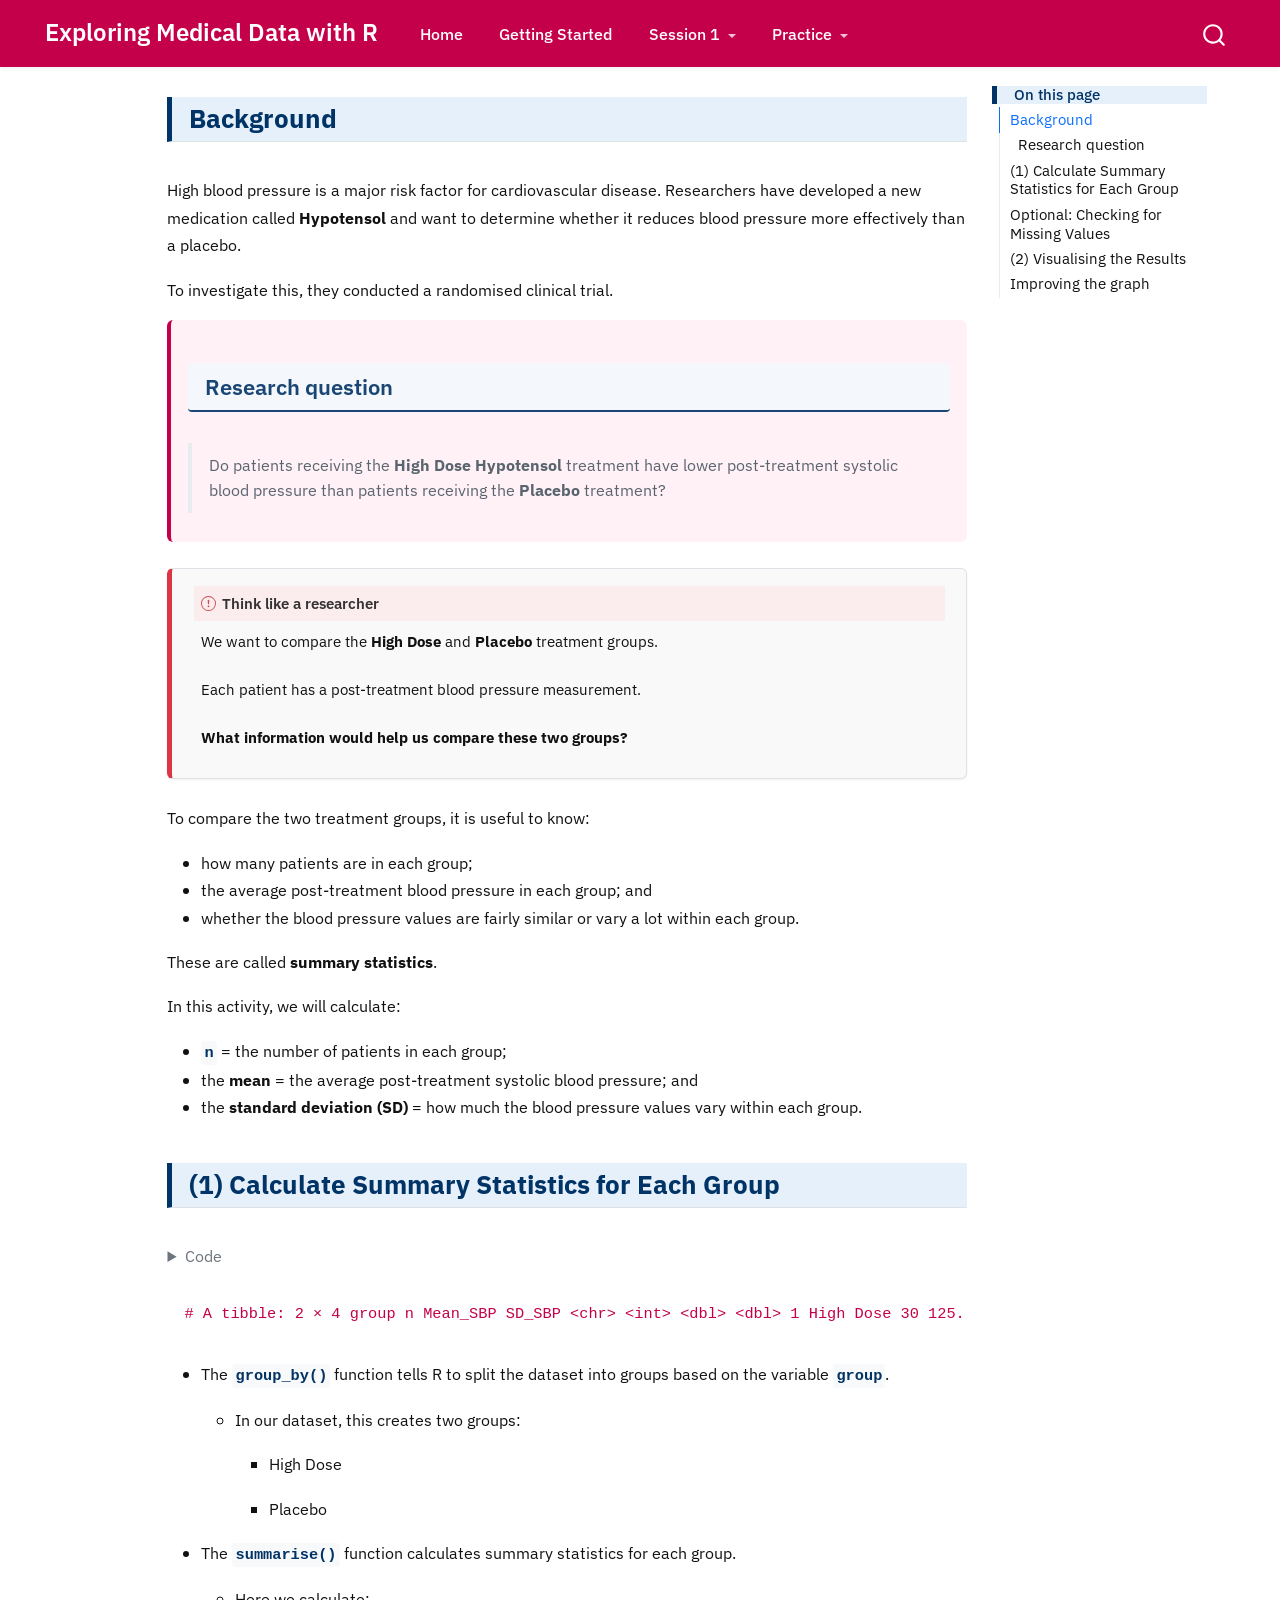
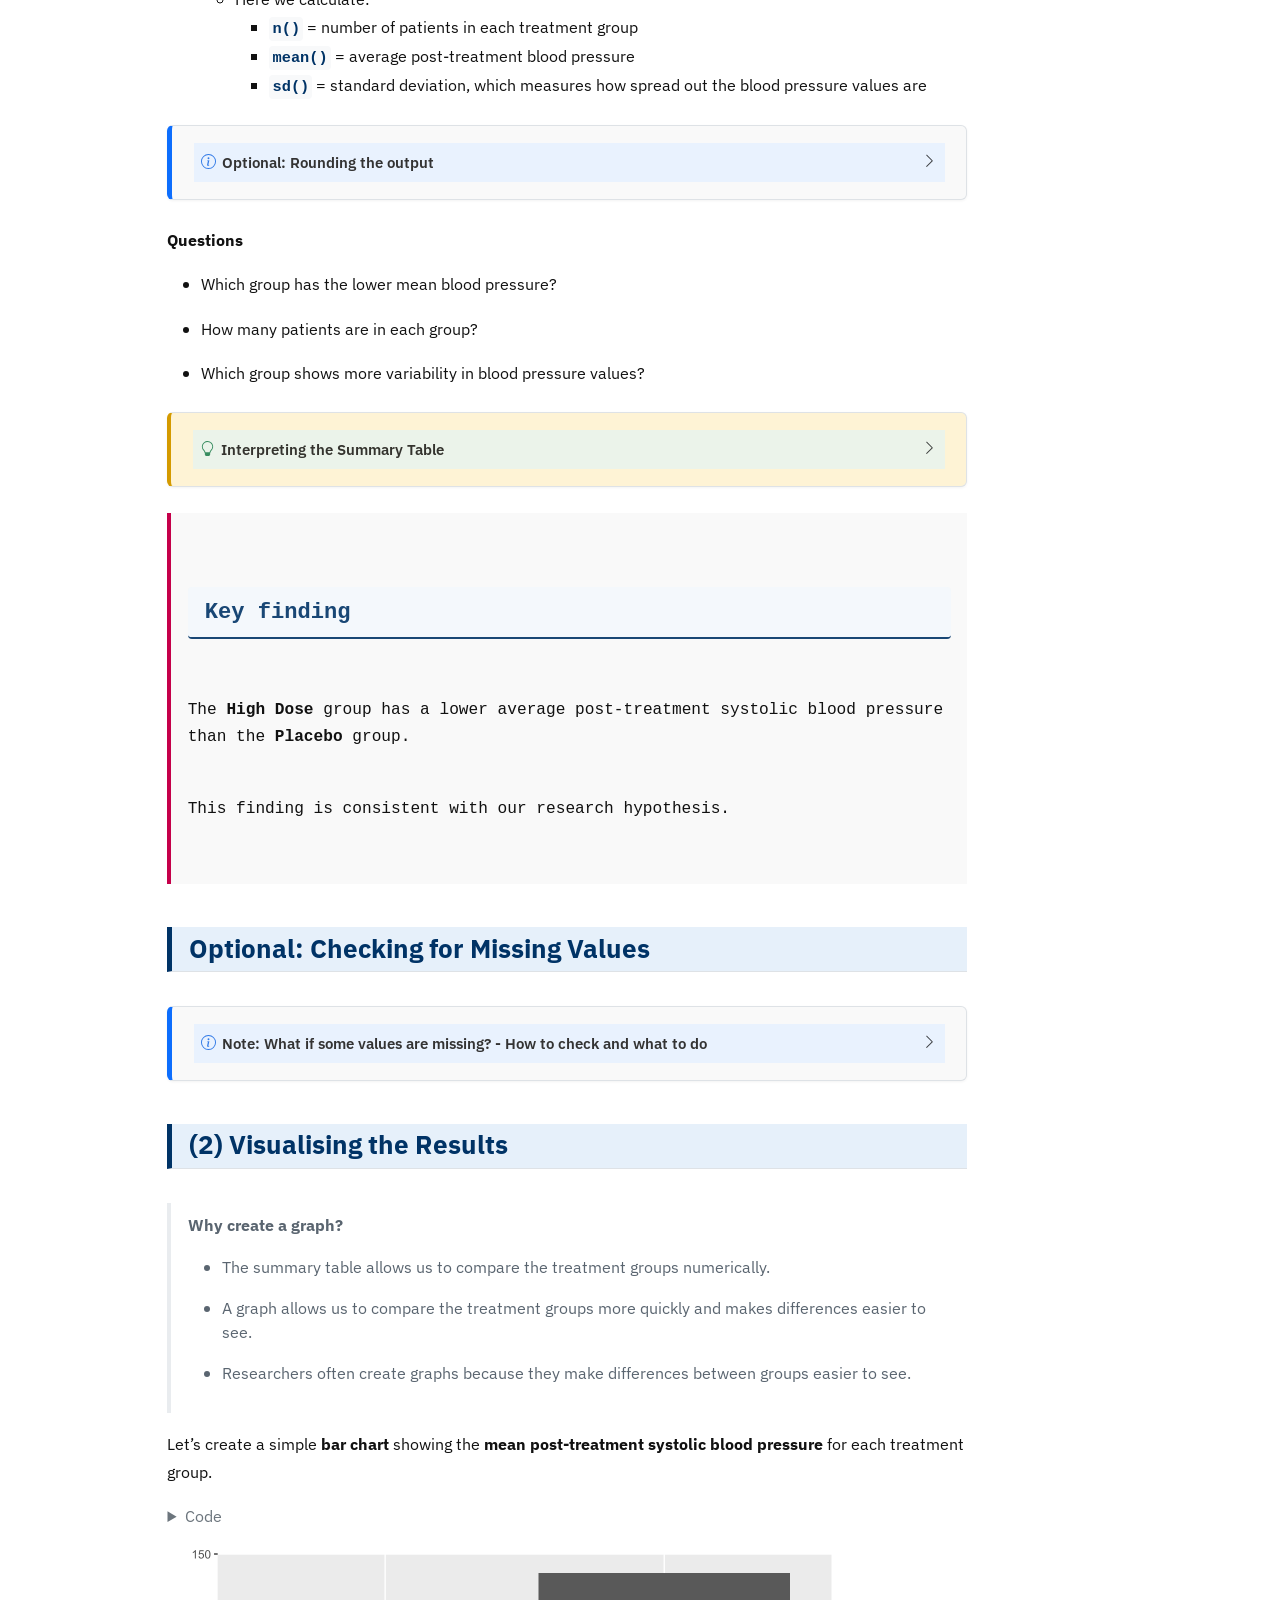
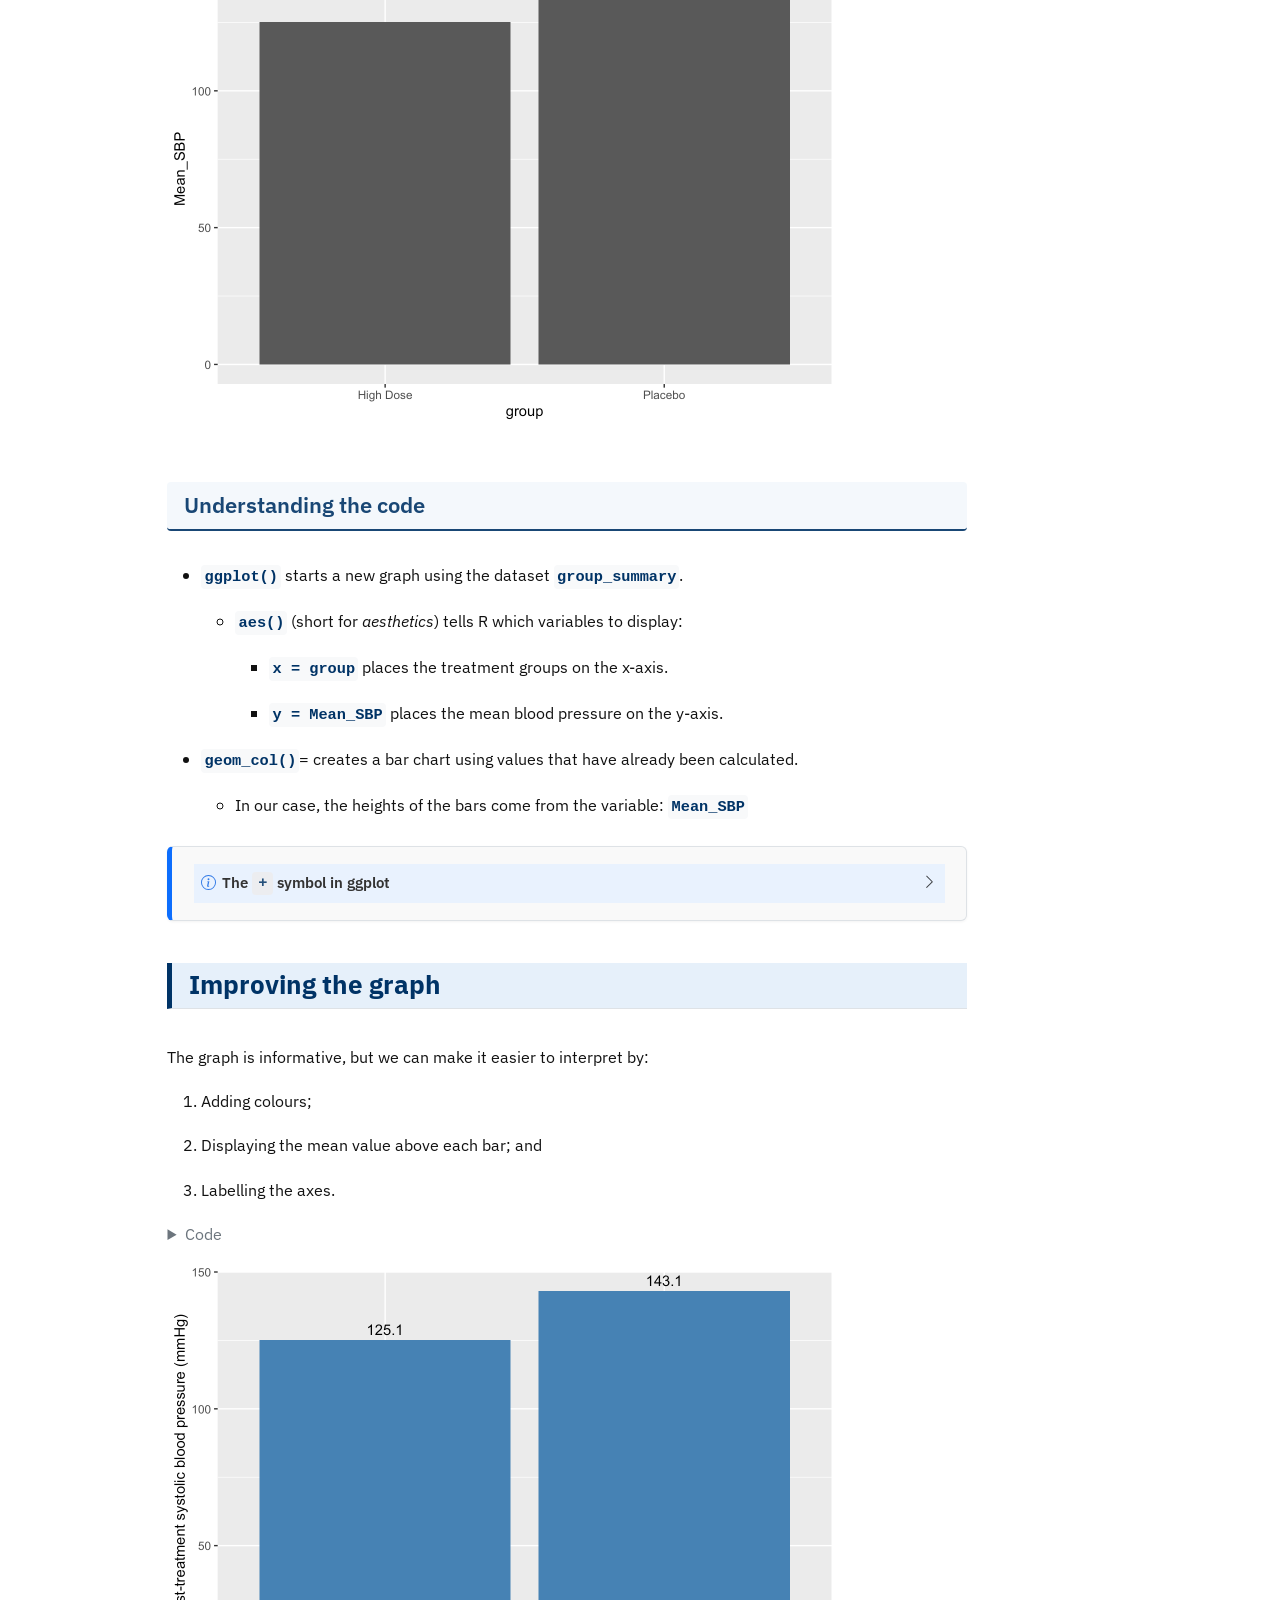
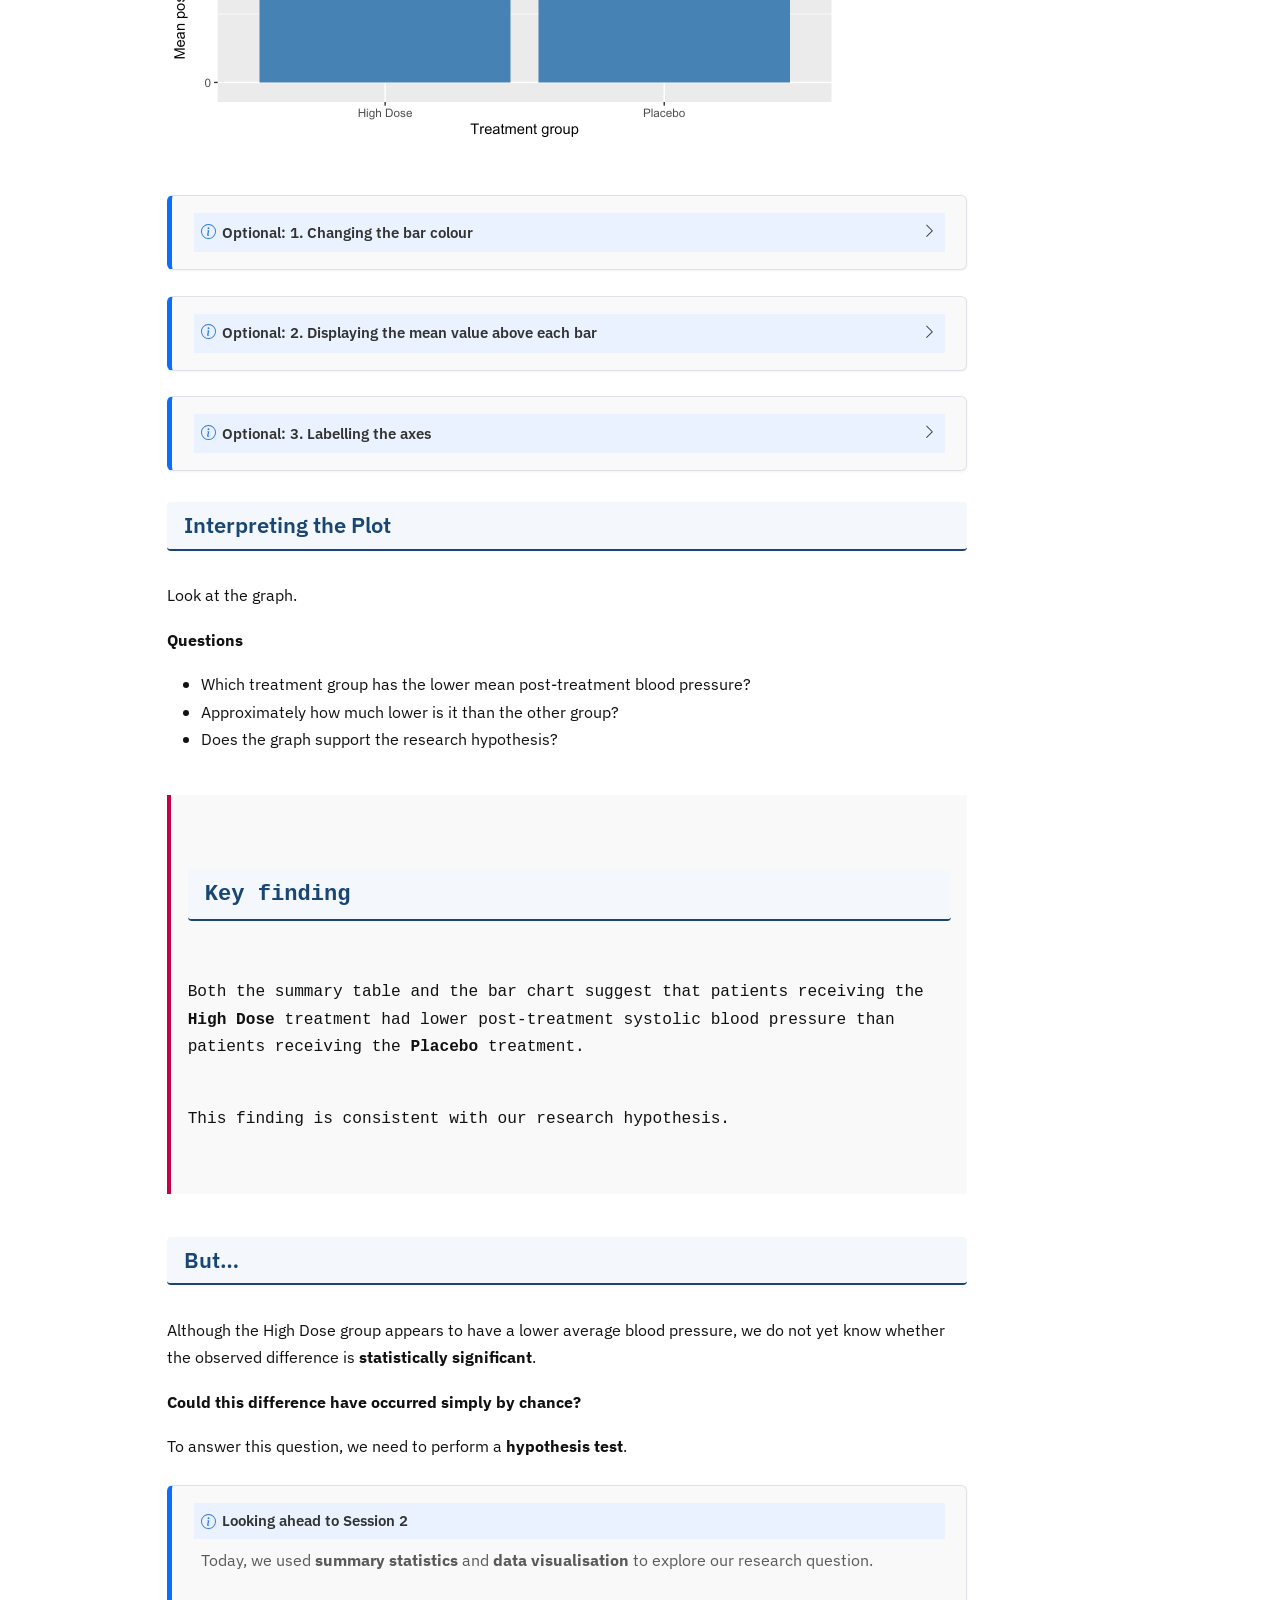
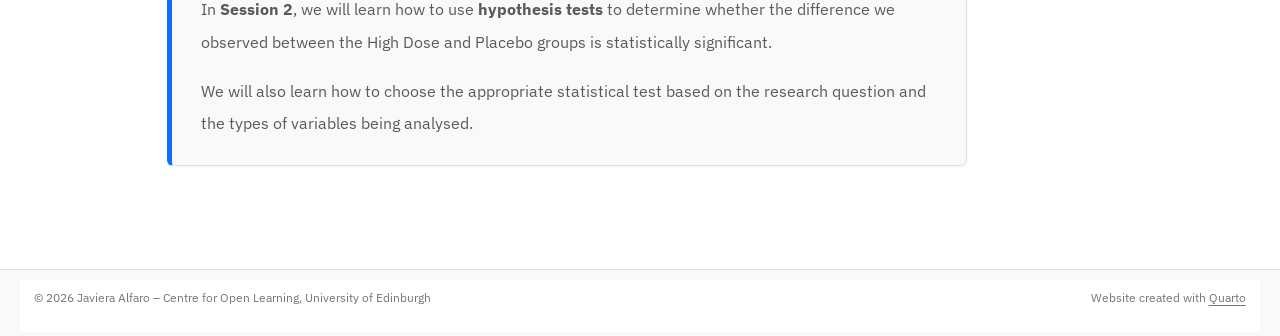
==== docs/Clinical_trial_summary.html @ c187ffc4 "Publish Summer School website" ====
<!DOCTYPE html>
<html xmlns="http://www.w3.org/1999/xhtml" lang="en" xml:lang="en"><head>

<meta charset="utf-8">
<meta name="generator" content="quarto-1.7.29">

<meta name="viewport" content="width=device-width, initial-scale=1.0, user-scalable=yes">


<title>Exploring a Clinical Trial Dataset – Exploring Medical Data with R</title>
<style>
code{white-space: pre-wrap;}
span.smallcaps{font-variant: small-caps;}
div.columns{display: flex; gap: min(4vw, 1.5em);}
div.column{flex: auto; overflow-x: auto;}
div.hanging-indent{margin-left: 1.5em; text-indent: -1.5em;}
ul.task-list{list-style: none;}
ul.task-list li input[type="checkbox"] {
  width: 0.8em;
  margin: 0 0.8em 0.2em -1em; /* quarto-specific, see https://github.com/quarto-dev/quarto-cli/issues/4556 */ 
  vertical-align: middle;
}
/* CSS for syntax highlighting */
html { -webkit-text-size-adjust: 100%; }
pre > code.sourceCode { white-space: pre; position: relative; }
pre > code.sourceCode > span { display: inline-block; line-height: 1.25; }
pre > code.sourceCode > span:empty { height: 1.2em; }
.sourceCode { overflow: visible; }
code.sourceCode > span { color: inherit; text-decoration: inherit; }
div.sourceCode { margin: 1em 0; }
pre.sourceCode { margin: 0; }
@media screen {
div.sourceCode { overflow: auto; }
}
@media print {
pre > code.sourceCode { white-space: pre-wrap; }
pre > code.sourceCode > span { text-indent: -5em; padding-left: 5em; }
}
pre.numberSource code
  { counter-reset: source-line 0; }
pre.numberSource code > span
  { position: relative; left: -4em; counter-increment: source-line; }
pre.numberSource code > span > a:first-child::before
  { content: counter(source-line);
    position: relative; left: -1em; text-align: right; vertical-align: baseline;
    border: none; display: inline-block;
    -webkit-touch-callout: none; -webkit-user-select: none;
    -khtml-user-select: none; -moz-user-select: none;
    -ms-user-select: none; user-select: none;
    padding: 0 4px; width: 4em;
  }
pre.numberSource { margin-left: 3em;  padding-left: 4px; }
div.sourceCode
  {   }
@media screen {
pre > code.sourceCode > span > a:first-child::before { text-decoration: underline; }
}
</style>


<script src="site_libs/quarto-nav/quarto-nav.js"></script>
<script src="site_libs/clipboard/clipboard.min.js"></script>
<script src="site_libs/quarto-search/autocomplete.umd.js"></script>
<script src="site_libs/quarto-search/fuse.min.js"></script>
<script src="site_libs/quarto-search/quarto-search.js"></script>
<meta name="quarto:offset" content="./">
<script src="site_libs/quarto-html/quarto.js" type="module"></script>
<script src="site_libs/quarto-html/tabsets/tabsets.js" type="module"></script>
<script src="site_libs/quarto-html/popper.min.js"></script>
<script src="site_libs/quarto-html/tippy.umd.min.js"></script>
<script src="site_libs/quarto-html/anchor.min.js"></script>
<link href="site_libs/quarto-html/tippy.css" rel="stylesheet">
<link href="site_libs/quarto-html/quarto-syntax-highlighting-0815c480559380816a4d1ea211a47e91.css" rel="stylesheet" id="quarto-text-highlighting-styles">
<script src="site_libs/bootstrap/bootstrap.min.js"></script>
<link href="site_libs/bootstrap/bootstrap-icons.css" rel="stylesheet">
<link href="site_libs/bootstrap/bootstrap-e47d50400b1455186ae4c97c77aa5668.min.css" rel="stylesheet" append-hash="true" id="quarto-bootstrap" data-mode="light">
<script id="quarto-search-options" type="application/json">{
  "location": "navbar",
  "copy-button": false,
  "collapse-after": 3,
  "panel-placement": "end",
  "type": "overlay",
  "limit": 50,
  "keyboard-shortcut": [
    "f",
    "/",
    "s"
  ],
  "show-item-context": false,
  "language": {
    "search-no-results-text": "No results",
    "search-matching-documents-text": "matching documents",
    "search-copy-link-title": "Copy link to search",
    "search-hide-matches-text": "Hide additional matches",
    "search-more-match-text": "more match in this document",
    "search-more-matches-text": "more matches in this document",
    "search-clear-button-title": "Clear",
    "search-text-placeholder": "",
    "search-detached-cancel-button-title": "Cancel",
    "search-submit-button-title": "Submit",
    "search-label": "Search"
  }
}</script>


<link rel="stylesheet" href="styles.css">
</head>

<body class="nav-fixed quarto-light">

<div id="quarto-search-results"></div>
  <header id="quarto-header" class="headroom fixed-top">
    <nav class="navbar navbar-expand-lg " data-bs-theme="dark">
      <div class="navbar-container container-fluid">
      <div class="navbar-brand-container mx-auto">
    <a class="navbar-brand" href="./index.html">
    <span class="navbar-title">Exploring Medical Data with R</span>
    </a>
  </div>
            <div id="quarto-search" class="" title="Search"></div>
          <button class="navbar-toggler" type="button" data-bs-toggle="collapse" data-bs-target="#navbarCollapse" aria-controls="navbarCollapse" role="menu" aria-expanded="false" aria-label="Toggle navigation" onclick="if (window.quartoToggleHeadroom) { window.quartoToggleHeadroom(); }">
  <span class="navbar-toggler-icon"></span>
</button>
          <div class="collapse navbar-collapse" id="navbarCollapse">
            <ul class="navbar-nav navbar-nav-scroll me-auto">
  <li class="nav-item">
    <a class="nav-link" href="./index.html"> 
<span class="menu-text">Home</span></a>
  </li>  
  <li class="nav-item">
    <a class="nav-link" href="./Getting_started_with_RStudio.html"> 
<span class="menu-text">Getting Started</span></a>
  </li>  
  <li class="nav-item dropdown ">
    <a class="nav-link dropdown-toggle" href="#" id="nav-menu-session-1" role="link" data-bs-toggle="dropdown" aria-expanded="false">
 <span class="menu-text">Session 1</span>
    </a>
    <ul class="dropdown-menu" aria-labelledby="nav-menu-session-1">    
        <li>
    <a class="dropdown-item" href="./Exploring_a_Clinical_Trial_Dataset.html">
 <span class="dropdown-text">Exploring a Clinical Trial Dataset</span></a>
  </li>  
        <li>
    <a class="dropdown-item" href="./Clinical_trial_summary.html">
 <span class="dropdown-text">Summary Statistics and Visualisation</span></a>
  </li>  
    </ul>
  </li>
  <li class="nav-item dropdown ">
    <a class="nav-link dropdown-toggle" href="#" id="nav-menu-practice" role="link" data-bs-toggle="dropdown" aria-expanded="false">
 <span class="menu-text">Practice</span>
    </a>
    <ul class="dropdown-menu" aria-labelledby="nav-menu-practice">    
        <li>
    <a class="dropdown-item" href="./student-templates/Session1_student_template_Clinical_Trial.Rmd">
 <span class="dropdown-text">Day 1 Student Template</span></a>
  </li>  
        <li>
    <a class="dropdown-item" href="./student-templates/Session1_do_it_yourself.Rmd">
 <span class="dropdown-text">Independent Practice</span></a>
  </li>  
    </ul>
  </li>
</ul>
          </div> <!-- /navcollapse -->
            <div class="quarto-navbar-tools">
</div>
      </div> <!-- /container-fluid -->
    </nav>
</header>
<!-- content -->
<div id="quarto-content" class="quarto-container page-columns page-rows-contents page-layout-article page-navbar">
<!-- sidebar -->
<!-- margin-sidebar -->
    <div id="quarto-margin-sidebar" class="sidebar margin-sidebar">
        <nav id="TOC" role="doc-toc" class="toc-active">
    <h2 id="toc-title">On this page</h2>
   
  <ul>
  <li><a href="#background" id="toc-background" class="nav-link active" data-scroll-target="#background">Background</a>
  <ul class="collapse">
  <li><a href="#research-question" id="toc-research-question" class="nav-link" data-scroll-target="#research-question">Research question</a></li>
  </ul></li>
  <li><a href="#calculate-summary-statistics-for-each-group" id="toc-calculate-summary-statistics-for-each-group" class="nav-link" data-scroll-target="#calculate-summary-statistics-for-each-group">(1) Calculate Summary Statistics for Each Group</a>
  <ul class="collapse">
  <li><a href="#key-finding" id="toc-key-finding" class="nav-link" data-scroll-target="#key-finding">Key finding</a></li>
  </ul></li>
  <li><a href="#optional-checking-for-missing-values" id="toc-optional-checking-for-missing-values" class="nav-link" data-scroll-target="#optional-checking-for-missing-values">Optional: Checking for Missing Values</a></li>
  <li><a href="#visualising-the-results" id="toc-visualising-the-results" class="nav-link" data-scroll-target="#visualising-the-results">(2) Visualising the Results</a>
  <ul class="collapse">
  <li><a href="#understanding-the-code" id="toc-understanding-the-code" class="nav-link" data-scroll-target="#understanding-the-code">Understanding the code</a></li>
  </ul></li>
  <li><a href="#improving-the-graph" id="toc-improving-the-graph" class="nav-link" data-scroll-target="#improving-the-graph">Improving the graph</a>
  <ul class="collapse">
  <li><a href="#interpreting-the-plot" id="toc-interpreting-the-plot" class="nav-link" data-scroll-target="#interpreting-the-plot">Interpreting the Plot</a></li>
  <li><a href="#key-finding-1" id="toc-key-finding-1" class="nav-link" data-scroll-target="#key-finding-1">Key finding</a></li>
  <li><a href="#but" id="toc-but" class="nav-link" data-scroll-target="#but">But…</a></li>
  </ul></li>
  </ul>
</nav>
    </div>
<!-- main -->
<main class="content" id="quarto-document-content">

<header id="title-block-header" class="quarto-title-block default">
<div class="quarto-title">
<h1 class="title">Exploring a Clinical Trial Dataset</h1>
<p class="subtitle lead">Session 1: Summary Statistics and Visualisation</p>
</div>



<div class="quarto-title-meta">

    
  
    
  </div>
  


</header>


<section id="background" class="level2">
<h2 class="anchored" data-anchor-id="background">Background</h2>
<p>High blood pressure is a major risk factor for cardiovascular disease. Researchers have developed a new medication called <strong>Hypotensol</strong> and want to determine whether it reduces blood pressure more effectively than a placebo.</p>
<p>To investigate this, they conducted a randomised clinical trial.</p>
<section id="research-question" class="level3 highlight">
<h3 class="anchored" data-anchor-id="research-question">Research question</h3>
<blockquote class="blockquote">
<p>Do patients receiving the <strong>High Dose Hypotensol</strong> treatment have lower post-treatment systolic blood pressure than patients receiving the <strong>Placebo</strong> treatment?</p>
</blockquote>
</section>
<div class="callout callout-style-default callout-important callout-titled">
<div class="callout-header d-flex align-content-center">
<div class="callout-icon-container">
<i class="callout-icon"></i>
</div>
<div class="callout-title-container flex-fill">
Think like a researcher
</div>
</div>
<div class="callout-body-container callout-body">
<p>We want to compare the <strong>High Dose</strong> and <strong>Placebo</strong> treatment groups.</p>
<p>Each patient has a post-treatment blood pressure measurement.</p>
<p><strong>What information would help us compare these two groups?</strong></p>
</div>
</div>
<p>To compare the two treatment groups, it is useful to know:</p>
<ul>
<li>how many patients are in each group;</li>
<li>the average post-treatment blood pressure in each group; and</li>
<li>whether the blood pressure values are fairly similar or vary a lot within each group.</li>
</ul>
<p>These are called <strong>summary statistics</strong>.</p>
<p>In this activity, we will calculate:</p>
<ul>
<li><strong><code>n</code></strong> = the number of patients in each group;</li>
<li>the <strong>mean</strong> = the average post-treatment systolic blood pressure; and</li>
<li>the <strong>standard deviation (SD)</strong> = how much the blood pressure values vary within each group.</li>
</ul>
</section>
<section id="calculate-summary-statistics-for-each-group" class="level2">
<h2 class="anchored" data-anchor-id="calculate-summary-statistics-for-each-group">(1) Calculate Summary Statistics for Each Group</h2>
<div class="cell">
<details class="code-fold">
<summary>Code</summary>
<div class="sourceCode cell-code" id="cb1"><pre class="sourceCode r code-with-copy"><code class="sourceCode r"><span id="cb1-1"><a href="#cb1-1" aria-hidden="true" tabindex="-1"></a>group_summary <span class="ot">&lt;-</span> bp_data <span class="sc">|&gt;</span></span>
<span id="cb1-2"><a href="#cb1-2" aria-hidden="true" tabindex="-1"></a>  <span class="fu">group_by</span>(group) <span class="sc">|&gt;</span></span>
<span id="cb1-3"><a href="#cb1-3" aria-hidden="true" tabindex="-1"></a>  <span class="fu">summarise</span>(</span>
<span id="cb1-4"><a href="#cb1-4" aria-hidden="true" tabindex="-1"></a>    <span class="at">n =</span> <span class="fu">n</span>(),</span>
<span id="cb1-5"><a href="#cb1-5" aria-hidden="true" tabindex="-1"></a>    <span class="at">Mean_SBP =</span> <span class="fu">mean</span>(sbp_post),</span>
<span id="cb1-6"><a href="#cb1-6" aria-hidden="true" tabindex="-1"></a>    <span class="at">SD_SBP =</span> <span class="fu">sd</span>(sbp_post)</span>
<span id="cb1-7"><a href="#cb1-7" aria-hidden="true" tabindex="-1"></a>  )</span>
<span id="cb1-8"><a href="#cb1-8" aria-hidden="true" tabindex="-1"></a></span>
<span id="cb1-9"><a href="#cb1-9" aria-hidden="true" tabindex="-1"></a>group_summary</span></code><button title="Copy to Clipboard" class="code-copy-button"><i class="bi"></i></button></pre></div>
</details>
<div class="cell-output cell-output-stdout">
<pre><code># A tibble: 2 × 4
  group         n Mean_SBP SD_SBP
  &lt;chr&gt;     &lt;int&gt;    &lt;dbl&gt;  &lt;dbl&gt;
1 High Dose    30     125.   9.93
2 Placebo      30     143.   8.99</code></pre>
</div>
</div>
<ul>
<li><p>The <code>group_by()</code> function tells R to split the dataset into groups based on the variable <code>group</code>.</p>
<ul>
<li><p>In our dataset, this creates two groups:</p>
<ul>
<li><p>High Dose</p></li>
<li><p>Placebo</p></li>
</ul></li>
</ul></li>
<li><p>The <code>summarise()</code> function calculates summary statistics for each group.</p>
<ul>
<li>Here we calculate:
<ul>
<li><code>n()</code> = number of patients in each treatment group</li>
<li><code>mean()</code> = average post-treatment blood pressure</li>
<li><code>sd()</code> = standard deviation, which measures how spread out the blood pressure values are</li>
</ul></li>
</ul></li>
</ul>
<div class="callout callout-style-default callout-note callout-titled">
<div class="callout-header d-flex align-content-center" data-bs-toggle="collapse" data-bs-target=".callout-2-contents" aria-controls="callout-2" aria-expanded="false" aria-label="Toggle callout">
<div class="callout-icon-container">
<i class="callout-icon"></i>
</div>
<div class="callout-title-container flex-fill">
Optional: Rounding the output
</div>
<div class="callout-btn-toggle d-inline-block border-0 py-1 ps-1 pe-0 float-end"><i class="callout-toggle"></i></div>
</div>
<div id="callout-2" class="callout-2-contents callout-collapse collapse">
<div class="callout-body-container callout-body">
<p>By default, R displays several decimal places.</p>
<p>To make the summary table easier to read, we can use the <code>round()</code> function.</p>
<p>For example:</p>
<div class="cell">
<details class="code-fold">
<summary>Code</summary>
<div class="sourceCode cell-code" id="cb3"><pre class="sourceCode r code-with-copy"><code class="sourceCode r"><span id="cb3-1"><a href="#cb3-1" aria-hidden="true" tabindex="-1"></a>group_summary <span class="ot">&lt;-</span> bp_data <span class="sc">|&gt;</span></span>
<span id="cb3-2"><a href="#cb3-2" aria-hidden="true" tabindex="-1"></a>  <span class="fu">group_by</span>(group) <span class="sc">|&gt;</span></span>
<span id="cb3-3"><a href="#cb3-3" aria-hidden="true" tabindex="-1"></a>  <span class="fu">summarise</span>(</span>
<span id="cb3-4"><a href="#cb3-4" aria-hidden="true" tabindex="-1"></a>    <span class="at">n =</span> <span class="fu">n</span>(),</span>
<span id="cb3-5"><a href="#cb3-5" aria-hidden="true" tabindex="-1"></a>    <span class="at">Mean_SBP =</span> <span class="fu">round</span>(<span class="fu">mean</span>(sbp_post), <span class="dv">1</span>),</span>
<span id="cb3-6"><a href="#cb3-6" aria-hidden="true" tabindex="-1"></a>    <span class="at">SD_SBP =</span> <span class="fu">round</span>(<span class="fu">sd</span>(sbp_post), <span class="dv">1</span>)</span>
<span id="cb3-7"><a href="#cb3-7" aria-hidden="true" tabindex="-1"></a>  )</span>
<span id="cb3-8"><a href="#cb3-8" aria-hidden="true" tabindex="-1"></a></span>
<span id="cb3-9"><a href="#cb3-9" aria-hidden="true" tabindex="-1"></a>group_summary</span></code><button title="Copy to Clipboard" class="code-copy-button"><i class="bi"></i></button></pre></div>
</details>
<div class="cell-output cell-output-stdout">
<pre><code># A tibble: 2 × 4
  group         n Mean_SBP SD_SBP
  &lt;chr&gt;     &lt;int&gt;    &lt;dbl&gt;  &lt;dbl&gt;
1 High Dose    30     125.    9.9
2 Placebo      30     143.    9  </code></pre>
</div>
</div>
<p>The <code>round(x, 1)</code> function rounds a number to <strong>one decimal place</strong>.</p>
<p>For example:</p>
<ul>
<li><code>125.12345</code> becomes <code>125.1</code></li>
<li><code>8.6789</code> becomes <code>8.7</code></li>
</ul>
</div>
</div>
</div>
<p><strong>Questions</strong></p>
<ul>
<li><p>Which group has the lower mean blood pressure?</p></li>
<li><p>How many patients are in each group?</p></li>
<li><p>Which group shows more variability in blood pressure values?</p></li>
</ul>
<div class="callout callout-style-default callout-tip callout-titled">
<div class="callout-header d-flex align-content-center" data-bs-toggle="collapse" data-bs-target=".callout-3-contents" aria-controls="callout-3" aria-expanded="false" aria-label="Toggle callout">
<div class="callout-icon-container">
<i class="callout-icon"></i>
</div>
<div class="callout-title-container flex-fill">
Interpreting the Summary Table
</div>
<div class="callout-btn-toggle d-inline-block border-0 py-1 ps-1 pe-0 float-end"><i class="callout-toggle"></i></div>
</div>
<div id="callout-3" class="callout-3-contents callout-collapse collapse">
<div class="callout-body-container callout-body">
<p>The summary table contains three useful pieces of information.</p>
<ul>
<li><p><strong><code>n</code></strong> tells us how many patients are in each treatment group.</p></li>
<li><p><strong><code>Mean_SBP</code></strong> tells us the average post-treatment systolic blood pressure for each group.</p></li>
<li><p><strong><code>SD_SBP</code></strong> (standard deviation) tells us how much the blood pressure values vary within each group. A smaller SD indicates that patients have more similar blood pressure values, whereas a larger SD indicates greater variation.</p></li>
</ul>
</div>
</div>
</div>
<section id="key-finding" class="level3 result-box">
<h3 class="anchored" data-anchor-id="key-finding">Key finding</h3>
<p>The <strong>High Dose</strong> group has a lower average post-treatment systolic blood pressure than the <strong>Placebo</strong> group.</p>
<p>This finding is consistent with our research hypothesis.</p>
</section>
</section>
<section id="optional-checking-for-missing-values" class="level2">
<h2 class="anchored" data-anchor-id="optional-checking-for-missing-values">Optional: Checking for Missing Values</h2>
<div class="callout callout-style-default callout-note callout-titled">
<div class="callout-header d-flex align-content-center" data-bs-toggle="collapse" data-bs-target=".callout-4-contents" aria-controls="callout-4" aria-expanded="false" aria-label="Toggle callout">
<div class="callout-icon-container">
<i class="callout-icon"></i>
</div>
<div class="callout-title-container flex-fill">
Note: What if some values are missing? - How to check and what to do
</div>
<div class="callout-btn-toggle d-inline-block border-0 py-1 ps-1 pe-0 float-end"><i class="callout-toggle"></i></div>
</div>
<div id="callout-4" class="callout-4-contents callout-collapse collapse">
<div class="callout-body-container callout-body">
<p>Before calculating statistics, researchers should check whether a variable contains missing values. Missing information can affect the results of an analysis.</p>
<p>In R, missing values are shown as <code>NA</code>.</p>
<p>To check whether <code>sbp_post</code> contains missing values, we can use:</p>
<div class="cell">
<details class="code-fold">
<summary>Code</summary>
<div class="sourceCode cell-code" id="cb5"><pre class="sourceCode r code-with-copy"><code class="sourceCode r"><span id="cb5-1"><a href="#cb5-1" aria-hidden="true" tabindex="-1"></a><span class="fu">sum</span>(<span class="fu">is.na</span>(data<span class="sc">$</span>sbp_post))</span></code><button title="Copy to Clipboard" class="code-copy-button"><i class="bi"></i></button></pre></div>
</details>
<div class="cell-output cell-output-stdout">
<pre><code>[1] 0</code></pre>
</div>
</div>
<p>If the result is <code>0</code>, there are no missing values in this variable.</p>
<p>If a variable does contain missing values, many R functions allow us to ignore them using <code>na.rm = TRUE</code>.</p>
<p>For example:</p>
<div class="cell">
<details class="code-fold">
<summary>Code</summary>
<div class="sourceCode cell-code" id="cb7"><pre class="sourceCode r code-with-copy"><code class="sourceCode r"><span id="cb7-1"><a href="#cb7-1" aria-hidden="true" tabindex="-1"></a><span class="fu">mean</span>(data<span class="sc">$</span>sbp_post, <span class="at">na.rm =</span> <span class="cn">TRUE</span>)</span></code><button title="Copy to Clipboard" class="code-copy-button"><i class="bi"></i></button></pre></div>
</details>
<div class="cell-output cell-output-stdout">
<pre><code>[1] 134.0111</code></pre>
</div>
</div>
<p>This tells R:</p>
<blockquote class="blockquote">
<p>Calculate the mean after removing missing values.</p>
</blockquote>
</div>
</div>
</div>
</section>
<section id="visualising-the-results" class="level2">
<h2 class="anchored" data-anchor-id="visualising-the-results">(2) Visualising the Results</h2>
<blockquote class="blockquote">
<p><strong>Why create a graph?</strong></p>
<ul>
<li><p>The summary table allows us to compare the treatment groups numerically.</p></li>
<li><p>A graph allows us to compare the treatment groups more quickly and makes differences easier to see.</p></li>
<li><p>Researchers often create graphs because they make differences between groups easier to see.</p></li>
</ul>
</blockquote>
<p>Let’s create a simple <strong>bar chart</strong> showing the <strong>mean post-treatment systolic blood pressure</strong> for each treatment group.</p>
<div class="cell">
<details class="code-fold">
<summary>Code</summary>
<div class="sourceCode cell-code" id="cb9"><pre class="sourceCode r code-with-copy"><code class="sourceCode r"><span id="cb9-1"><a href="#cb9-1" aria-hidden="true" tabindex="-1"></a><span class="fu">ggplot</span>(group_summary,</span>
<span id="cb9-2"><a href="#cb9-2" aria-hidden="true" tabindex="-1"></a>       <span class="fu">aes</span>(<span class="at">x =</span> group,</span>
<span id="cb9-3"><a href="#cb9-3" aria-hidden="true" tabindex="-1"></a>           <span class="at">y =</span> Mean_SBP)) <span class="sc">+</span></span>
<span id="cb9-4"><a href="#cb9-4" aria-hidden="true" tabindex="-1"></a>  <span class="fu">geom_col</span>()</span></code><button title="Copy to Clipboard" class="code-copy-button"><i class="bi"></i></button></pre></div>
</details>
<div class="cell-output-display">
<div>
<figure class="figure">
<p><img src="Clinical_trial_summary_files/figure-html/unnamed-chunk-5-1.png" class="img-fluid figure-img" width="672"></p>
</figure>
</div>
</div>
</div>
<section id="understanding-the-code" class="level3">
<h3 class="anchored" data-anchor-id="understanding-the-code">Understanding the code</h3>
<ul>
<li><p><code>ggplot()</code> starts a new graph using the dataset <code>group_summary</code>.</p>
<ul>
<li><p><code>aes()</code> (short for <em>aesthetics</em>) tells R which variables to display:</p>
<ul>
<li><p><code>x = group</code> places the treatment groups on the x-axis.</p></li>
<li><p><code>y = Mean_SBP</code> places the mean blood pressure on the y-axis.</p></li>
</ul></li>
</ul></li>
<li><p><code>geom_col()</code>= creates a bar chart using values that have already been calculated.</p>
<ul>
<li>In our case, the heights of the bars come from the variable: <code>Mean_SBP</code></li>
</ul></li>
</ul>
<div class="callout callout-style-default callout-note callout-titled">
<div class="callout-header d-flex align-content-center" data-bs-toggle="collapse" data-bs-target=".callout-5-contents" aria-controls="callout-5" aria-expanded="false" aria-label="Toggle callout">
<div class="callout-icon-container">
<i class="callout-icon"></i>
</div>
<div class="callout-title-container flex-fill">
The <code>+</code> symbol in ggplot
</div>
<div class="callout-btn-toggle d-inline-block border-0 py-1 ps-1 pe-0 float-end"><i class="callout-toggle"></i></div>
</div>
<div id="callout-5" class="callout-5-contents callout-collapse collapse">
<div class="callout-body-container callout-body">
<p>Unlike many R functions, graphs are built one layer at a time.</p>
<p>The <code>+</code> symbol tells R to <strong>add another layer</strong> to the graph.</p>
<p>For example:</p>
<ul>
<li><code>geom_col()</code> adds the bars.</li>
<li><code>geom_text()</code> adds the labels.</li>
<li><code>labs()</code> adds the axis titles.</li>
</ul>
<p>You can think of <code>+</code> as meaning <strong>“and then add…”</strong>.</p>
</div>
</div>
</div>
</section>
</section>
<section id="improving-the-graph" class="level2">
<h2 class="anchored" data-anchor-id="improving-the-graph">Improving the graph</h2>
<p>The graph is informative, but we can make it easier to interpret by:</p>
<ol type="1">
<li><p>Adding colours;</p></li>
<li><p>Displaying the mean value above each bar; and</p></li>
<li><p>Labelling the axes.</p></li>
</ol>
<div class="cell">
<details class="code-fold">
<summary>Code</summary>
<div class="sourceCode cell-code" id="cb10"><pre class="sourceCode r code-with-copy"><code class="sourceCode r"><span id="cb10-1"><a href="#cb10-1" aria-hidden="true" tabindex="-1"></a><span class="fu">ggplot</span>(group_summary,</span>
<span id="cb10-2"><a href="#cb10-2" aria-hidden="true" tabindex="-1"></a>       <span class="fu">aes</span>(<span class="at">x =</span> group,</span>
<span id="cb10-3"><a href="#cb10-3" aria-hidden="true" tabindex="-1"></a>           <span class="at">y =</span> Mean_SBP)) <span class="sc">+</span></span>
<span id="cb10-4"><a href="#cb10-4" aria-hidden="true" tabindex="-1"></a>  <span class="fu">geom_col</span>(<span class="at">fill =</span> <span class="st">"steelblue"</span>) <span class="sc">+</span></span>
<span id="cb10-5"><a href="#cb10-5" aria-hidden="true" tabindex="-1"></a>  <span class="fu">geom_text</span>(</span>
<span id="cb10-6"><a href="#cb10-6" aria-hidden="true" tabindex="-1"></a>    <span class="fu">aes</span>(<span class="at">label =</span> <span class="fu">round</span>(Mean_SBP, <span class="dv">1</span>)),</span>
<span id="cb10-7"><a href="#cb10-7" aria-hidden="true" tabindex="-1"></a>    <span class="at">vjust =</span> <span class="sc">-</span><span class="fl">0.5</span></span>
<span id="cb10-8"><a href="#cb10-8" aria-hidden="true" tabindex="-1"></a>  ) <span class="sc">+</span></span>
<span id="cb10-9"><a href="#cb10-9" aria-hidden="true" tabindex="-1"></a>  <span class="fu">labs</span>(</span>
<span id="cb10-10"><a href="#cb10-10" aria-hidden="true" tabindex="-1"></a>    <span class="at">x =</span> <span class="st">"Treatment group"</span>,</span>
<span id="cb10-11"><a href="#cb10-11" aria-hidden="true" tabindex="-1"></a>    <span class="at">y =</span> <span class="st">"Mean post-treatment systolic blood pressure (mmHg)"</span></span>
<span id="cb10-12"><a href="#cb10-12" aria-hidden="true" tabindex="-1"></a>  )</span></code><button title="Copy to Clipboard" class="code-copy-button"><i class="bi"></i></button></pre></div>
</details>
<div class="cell-output-display">
<div>
<figure class="figure">
<p><img src="Clinical_trial_summary_files/figure-html/unnamed-chunk-6-1.png" class="img-fluid figure-img" width="672"></p>
</figure>
</div>
</div>
</div>
<div class="callout callout-style-default callout-note callout-titled">
<div class="callout-header d-flex align-content-center" data-bs-toggle="collapse" data-bs-target=".callout-6-contents" aria-controls="callout-6" aria-expanded="false" aria-label="Toggle callout">
<div class="callout-icon-container">
<i class="callout-icon"></i>
</div>
<div class="callout-title-container flex-fill">
Optional: 1. Changing the bar colour
</div>
<div class="callout-btn-toggle d-inline-block border-0 py-1 ps-1 pe-0 float-end"><i class="callout-toggle"></i></div>
</div>
<div id="callout-6" class="callout-6-contents callout-collapse collapse">
<div class="callout-body-container callout-body">
<p>The argument <code>fill = "steelblue"</code> changes the colour of the bars.</p>
<p>You can replace <code>"steelblue"</code> with many other colour names, for example:</p>
<ul>
<li><code>"tomato"</code></li>
<li><code>"darkgreen"</code></li>
<li><code>"gold"</code></li>
<li><code>"purple"</code></li>
</ul>
<p>Changing the colour does <strong>not</strong> change the data; it simply improves the appearance of the graph.</p>
</div>
</div>
</div>
<div class="callout callout-style-default callout-note callout-titled">
<div class="callout-header d-flex align-content-center" data-bs-toggle="collapse" data-bs-target=".callout-7-contents" aria-controls="callout-7" aria-expanded="false" aria-label="Toggle callout">
<div class="callout-icon-container">
<i class="callout-icon"></i>
</div>
<div class="callout-title-container flex-fill">
Optional: 2. Displaying the mean value above each bar
</div>
<div class="callout-btn-toggle d-inline-block border-0 py-1 ps-1 pe-0 float-end"><i class="callout-toggle"></i></div>
</div>
<div id="callout-7" class="callout-7-contents callout-collapse collapse">
<div class="callout-body-container callout-body">
<p>The function <code>geom_text()</code> adds text to a graph.</p>
<p>Here, it displays the mean blood pressure value above each bar.</p>
<ul>
<li><code>label = round(Mean_SBP, 1)</code> displays the mean rounded to one decimal place.</li>
<li><code>vjust = -0.5</code> positions the label slightly above the bar.</li>
</ul>
</div>
</div>
</div>
<div class="callout callout-style-default callout-note callout-titled">
<div class="callout-header d-flex align-content-center" data-bs-toggle="collapse" data-bs-target=".callout-8-contents" aria-controls="callout-8" aria-expanded="false" aria-label="Toggle callout">
<div class="callout-icon-container">
<i class="callout-icon"></i>
</div>
<div class="callout-title-container flex-fill">
Optional: 3. Labelling the axes
</div>
<div class="callout-btn-toggle d-inline-block border-0 py-1 ps-1 pe-0 float-end"><i class="callout-toggle"></i></div>
</div>
<div id="callout-8" class="callout-8-contents callout-collapse collapse">
<div class="callout-body-container callout-body">
<ul>
<li><p>By default, ggplot uses the variable names as axis labels.</p></li>
<li><p>The <code>labs()</code> function allows us to replace these with clearer, more descriptive labels.</p></li>
</ul>
<p>In this example:</p>
<div class="sourceCode" id="cb11"><pre class="sourceCode r code-with-copy"><code class="sourceCode r"><span id="cb11-1"><a href="#cb11-1" aria-hidden="true" tabindex="-1"></a><span class="fu">labs</span>(</span>
<span id="cb11-2"><a href="#cb11-2" aria-hidden="true" tabindex="-1"></a>  <span class="at">x =</span> <span class="st">"Treatment group"</span>,</span>
<span id="cb11-3"><a href="#cb11-3" aria-hidden="true" tabindex="-1"></a>  <span class="at">y =</span> <span class="st">"Mean post-treatment systolic blood pressure (mmHg)"</span></span>
<span id="cb11-4"><a href="#cb11-4" aria-hidden="true" tabindex="-1"></a>)</span></code><button title="Copy to Clipboard" class="code-copy-button"><i class="bi"></i></button></pre></div>
<ul>
<li><p><code>x =</code> sets the label for the <strong>x-axis</strong>.</p></li>
<li><p><code>y =</code> sets the label for the <strong>y-axis</strong>.</p></li>
</ul>
<p>Giving informative axis labels makes graphs easier to understand and interpret.</p>
</div>
</div>
</div>
<section id="interpreting-the-plot" class="level3">
<h3 class="anchored" data-anchor-id="interpreting-the-plot">Interpreting the Plot</h3>
<p>Look at the graph.</p>
<p><strong>Questions</strong></p>
<ul>
<li>Which treatment group has the lower mean post-treatment blood pressure?</li>
<li>Approximately how much lower is it than the other group?</li>
<li>Does the graph support the research hypothesis?</li>
</ul>
</section>
<section id="key-finding-1" class="level3 result-box" data-collapse="true">
<h3 class="anchored" data-anchor-id="key-finding-1">Key finding</h3>
<p>Both the summary table and the bar chart suggest that patients receiving the <strong>High Dose</strong> treatment had lower post-treatment systolic blood pressure than patients receiving the <strong>Placebo</strong> treatment.</p>
<p>This finding is consistent with our research hypothesis.</p>
</section>
<section id="but" class="level3">
<h3 class="anchored" data-anchor-id="but">But…</h3>
<p>Although the High Dose group appears to have a lower average blood pressure, we do not yet know whether the observed difference is <strong>statistically significant</strong>.</p>
<p><strong>Could this difference have occurred simply by chance?</strong></p>
<p>To answer this question, we need to perform a <strong>hypothesis test</strong>.</p>
<div class="callout callout-style-default callout-note callout-titled">
<div class="callout-header d-flex align-content-center">
<div class="callout-icon-container">
<i class="callout-icon"></i>
</div>
<div class="callout-title-container flex-fill">
Looking ahead to Session 2
</div>
</div>
<div class="callout-body-container callout-body">
<p>Today, we used <strong>summary statistics</strong> and <strong>data visualisation</strong> to explore our research question.</p>
<p>In <strong>Session 2</strong>, we will learn how to use <strong>hypothesis tests</strong> to determine whether the difference we observed between the High Dose and Placebo groups is statistically significant.</p>
<p>We will also learn how to choose the appropriate statistical test based on the research question and the types of variables being analysed.</p>
</div>
</div>


</section>
</section>

</main> <!-- /main -->
<script id="quarto-html-after-body" type="application/javascript">
  window.document.addEventListener("DOMContentLoaded", function (event) {
    const icon = "";
    const anchorJS = new window.AnchorJS();
    anchorJS.options = {
      placement: 'right',
      icon: icon
    };
    anchorJS.add('.anchored');
    const isCodeAnnotation = (el) => {
      for (const clz of el.classList) {
        if (clz.startsWith('code-annotation-')) {                     
          return true;
        }
      }
      return false;
    }
    const onCopySuccess = function(e) {
      // button target
      const button = e.trigger;
      // don't keep focus
      button.blur();
      // flash "checked"
      button.classList.add('code-copy-button-checked');
      var currentTitle = button.getAttribute("title");
      button.setAttribute("title", "Copied!");
      let tooltip;
      if (window.bootstrap) {
        button.setAttribute("data-bs-toggle", "tooltip");
        button.setAttribute("data-bs-placement", "left");
        button.setAttribute("data-bs-title", "Copied!");
        tooltip = new bootstrap.Tooltip(button, 
          { trigger: "manual", 
            customClass: "code-copy-button-tooltip",
            offset: [0, -8]});
        tooltip.show();    
      }
      setTimeout(function() {
        if (tooltip) {
          tooltip.hide();
          button.removeAttribute("data-bs-title");
          button.removeAttribute("data-bs-toggle");
          button.removeAttribute("data-bs-placement");
        }
        button.setAttribute("title", currentTitle);
        button.classList.remove('code-copy-button-checked');
      }, 1000);
      // clear code selection
      e.clearSelection();
    }
    const getTextToCopy = function(trigger) {
        const codeEl = trigger.previousElementSibling.cloneNode(true);
        for (const childEl of codeEl.children) {
          if (isCodeAnnotation(childEl)) {
            childEl.remove();
          }
        }
        return codeEl.innerText;
    }
    const clipboard = new window.ClipboardJS('.code-copy-button:not([data-in-quarto-modal])', {
      text: getTextToCopy
    });
    clipboard.on('success', onCopySuccess);
    if (window.document.getElementById('quarto-embedded-source-code-modal')) {
      const clipboardModal = new window.ClipboardJS('.code-copy-button[data-in-quarto-modal]', {
        text: getTextToCopy,
        container: window.document.getElementById('quarto-embedded-source-code-modal')
      });
      clipboardModal.on('success', onCopySuccess);
    }
      var localhostRegex = new RegExp(/^(?:http|https):\/\/localhost\:?[0-9]*\//);
      var mailtoRegex = new RegExp(/^mailto:/);
        var filterRegex = new RegExp('/' + window.location.host + '/');
      var isInternal = (href) => {
          return filterRegex.test(href) || localhostRegex.test(href) || mailtoRegex.test(href);
      }
      // Inspect non-navigation links and adorn them if external
     var links = window.document.querySelectorAll('a[href]:not(.nav-link):not(.navbar-brand):not(.toc-action):not(.sidebar-link):not(.sidebar-item-toggle):not(.pagination-link):not(.no-external):not([aria-hidden]):not(.dropdown-item):not(.quarto-navigation-tool):not(.about-link)');
      for (var i=0; i<links.length; i++) {
        const link = links[i];
        if (!isInternal(link.href)) {
          // undo the damage that might have been done by quarto-nav.js in the case of
          // links that we want to consider external
          if (link.dataset.originalHref !== undefined) {
            link.href = link.dataset.originalHref;
          }
        }
      }
    function tippyHover(el, contentFn, onTriggerFn, onUntriggerFn) {
      const config = {
        allowHTML: true,
        maxWidth: 500,
        delay: 100,
        arrow: false,
        appendTo: function(el) {
            return el.parentElement;
        },
        interactive: true,
        interactiveBorder: 10,
        theme: 'quarto',
        placement: 'bottom-start',
      };
      if (contentFn) {
        config.content = contentFn;
      }
      if (onTriggerFn) {
        config.onTrigger = onTriggerFn;
      }
      if (onUntriggerFn) {
        config.onUntrigger = onUntriggerFn;
      }
      window.tippy(el, config); 
    }
    const noterefs = window.document.querySelectorAll('a[role="doc-noteref"]');
    for (var i=0; i<noterefs.length; i++) {
      const ref = noterefs[i];
      tippyHover(ref, function() {
        // use id or data attribute instead here
        let href = ref.getAttribute('data-footnote-href') || ref.getAttribute('href');
        try { href = new URL(href).hash; } catch {}
        const id = href.replace(/^#\/?/, "");
        const note = window.document.getElementById(id);
        if (note) {
          return note.innerHTML;
        } else {
          return "";
        }
      });
    }
    const xrefs = window.document.querySelectorAll('a.quarto-xref');
    const processXRef = (id, note) => {
      // Strip column container classes
      const stripColumnClz = (el) => {
        el.classList.remove("page-full", "page-columns");
        if (el.children) {
          for (const child of el.children) {
            stripColumnClz(child);
          }
        }
      }
      stripColumnClz(note)
      if (id === null || id.startsWith('sec-')) {
        // Special case sections, only their first couple elements
        const container = document.createElement("div");
        if (note.children && note.children.length > 2) {
          container.appendChild(note.children[0].cloneNode(true));
          for (let i = 1; i < note.children.length; i++) {
            const child = note.children[i];
            if (child.tagName === "P" && child.innerText === "") {
              continue;
            } else {
              container.appendChild(child.cloneNode(true));
              break;
            }
          }
          if (window.Quarto?.typesetMath) {
            window.Quarto.typesetMath(container);
          }
          return container.innerHTML
        } else {
          if (window.Quarto?.typesetMath) {
            window.Quarto.typesetMath(note);
          }
          return note.innerHTML;
        }
      } else {
        // Remove any anchor links if they are present
        const anchorLink = note.querySelector('a.anchorjs-link');
        if (anchorLink) {
          anchorLink.remove();
        }
        if (window.Quarto?.typesetMath) {
          window.Quarto.typesetMath(note);
        }
        if (note.classList.contains("callout")) {
          return note.outerHTML;
        } else {
          return note.innerHTML;
        }
      }
    }
    for (var i=0; i<xrefs.length; i++) {
      const xref = xrefs[i];
      tippyHover(xref, undefined, function(instance) {
        instance.disable();
        let url = xref.getAttribute('href');
        let hash = undefined; 
        if (url.startsWith('#')) {
          hash = url;
        } else {
          try { hash = new URL(url).hash; } catch {}
        }
        if (hash) {
          const id = hash.replace(/^#\/?/, "");
          const note = window.document.getElementById(id);
          if (note !== null) {
            try {
              const html = processXRef(id, note.cloneNode(true));
              instance.setContent(html);
            } finally {
              instance.enable();
              instance.show();
            }
          } else {
            // See if we can fetch this
            fetch(url.split('#')[0])
            .then(res => res.text())
            .then(html => {
              const parser = new DOMParser();
              const htmlDoc = parser.parseFromString(html, "text/html");
              const note = htmlDoc.getElementById(id);
              if (note !== null) {
                const html = processXRef(id, note);
                instance.setContent(html);
              } 
            }).finally(() => {
              instance.enable();
              instance.show();
            });
          }
        } else {
          // See if we can fetch a full url (with no hash to target)
          // This is a special case and we should probably do some content thinning / targeting
          fetch(url)
          .then(res => res.text())
          .then(html => {
            const parser = new DOMParser();
            const htmlDoc = parser.parseFromString(html, "text/html");
            const note = htmlDoc.querySelector('main.content');
            if (note !== null) {
              // This should only happen for chapter cross references
              // (since there is no id in the URL)
              // remove the first header
              if (note.children.length > 0 && note.children[0].tagName === "HEADER") {
                note.children[0].remove();
              }
              const html = processXRef(null, note);
              instance.setContent(html);
            } 
          }).finally(() => {
            instance.enable();
            instance.show();
          });
        }
      }, function(instance) {
      });
    }
        let selectedAnnoteEl;
        const selectorForAnnotation = ( cell, annotation) => {
          let cellAttr = 'data-code-cell="' + cell + '"';
          let lineAttr = 'data-code-annotation="' +  annotation + '"';
          const selector = 'span[' + cellAttr + '][' + lineAttr + ']';
          return selector;
        }
        const selectCodeLines = (annoteEl) => {
          const doc = window.document;
          const targetCell = annoteEl.getAttribute("data-target-cell");
          const targetAnnotation = annoteEl.getAttribute("data-target-annotation");
          const annoteSpan = window.document.querySelector(selectorForAnnotation(targetCell, targetAnnotation));
          const lines = annoteSpan.getAttribute("data-code-lines").split(",");
          const lineIds = lines.map((line) => {
            return targetCell + "-" + line;
          })
          let top = null;
          let height = null;
          let parent = null;
          if (lineIds.length > 0) {
              //compute the position of the single el (top and bottom and make a div)
              const el = window.document.getElementById(lineIds[0]);
              top = el.offsetTop;
              height = el.offsetHeight;
              parent = el.parentElement.parentElement;
            if (lineIds.length > 1) {
              const lastEl = window.document.getElementById(lineIds[lineIds.length - 1]);
              const bottom = lastEl.offsetTop + lastEl.offsetHeight;
              height = bottom - top;
            }
            if (top !== null && height !== null && parent !== null) {
              // cook up a div (if necessary) and position it 
              let div = window.document.getElementById("code-annotation-line-highlight");
              if (div === null) {
                div = window.document.createElement("div");
                div.setAttribute("id", "code-annotation-line-highlight");
                div.style.position = 'absolute';
                parent.appendChild(div);
              }
              div.style.top = top - 2 + "px";
              div.style.height = height + 4 + "px";
              div.style.left = 0;
              let gutterDiv = window.document.getElementById("code-annotation-line-highlight-gutter");
              if (gutterDiv === null) {
                gutterDiv = window.document.createElement("div");
                gutterDiv.setAttribute("id", "code-annotation-line-highlight-gutter");
                gutterDiv.style.position = 'absolute';
                const codeCell = window.document.getElementById(targetCell);
                const gutter = codeCell.querySelector('.code-annotation-gutter');
                gutter.appendChild(gutterDiv);
              }
              gutterDiv.style.top = top - 2 + "px";
              gutterDiv.style.height = height + 4 + "px";
            }
            selectedAnnoteEl = annoteEl;
          }
        };
        const unselectCodeLines = () => {
          const elementsIds = ["code-annotation-line-highlight", "code-annotation-line-highlight-gutter"];
          elementsIds.forEach((elId) => {
            const div = window.document.getElementById(elId);
            if (div) {
              div.remove();
            }
          });
          selectedAnnoteEl = undefined;
        };
          // Handle positioning of the toggle
      window.addEventListener(
        "resize",
        throttle(() => {
          elRect = undefined;
          if (selectedAnnoteEl) {
            selectCodeLines(selectedAnnoteEl);
          }
        }, 10)
      );
      function throttle(fn, ms) {
      let throttle = false;
      let timer;
        return (...args) => {
          if(!throttle) { // first call gets through
              fn.apply(this, args);
              throttle = true;
          } else { // all the others get throttled
              if(timer) clearTimeout(timer); // cancel #2
              timer = setTimeout(() => {
                fn.apply(this, args);
                timer = throttle = false;
              }, ms);
          }
        };
      }
        const annoteTargets = window.document.querySelectorAll('.code-annotation-anchor');
        for (let i=0; i<annoteTargets.length; i++) {
          const annoteTarget = annoteTargets[i];
          const targetCell = annoteTarget.getAttribute("data-target-cell");
          const targetAnnotation = annoteTarget.getAttribute("data-target-annotation");
          const contentFn = () => {
            const content = window.document.querySelector(selectorForAnnotation(targetCell, targetAnnotation));
            if (content) {
              const tipContent = content.cloneNode(true);
              tipContent.classList.add("code-annotation-tip-content");
              return tipContent.outerHTML;
            }
          }
          const config = {
            allowHTML: true,
            content: contentFn,
            onShow: (instance) => {
              selectCodeLines(instance.reference);
              instance.reference.classList.add('code-annotation-active');
              window.tippy.hideAll();
            },
            onHide: (instance) => {
              unselectCodeLines();
              instance.reference.classList.remove('code-annotation-active');
            },
            maxWidth: 300,
            delay: [50, 0],
            duration: [200, 0],
            offset: [5, 10],
            arrow: true,
            appendTo: function(el) {
              return el.parentElement.parentElement.parentElement;
            },
            interactive: true,
            interactiveBorder: 10,
            theme: 'quarto',
            placement: 'right',
            popperOptions: {
              modifiers: [
              {
                name: 'flip',
                options: {
                  flipVariations: false, // true by default
                  allowedAutoPlacements: ['right'],
                  fallbackPlacements: ['right', 'top', 'top-start', 'top-end', 'bottom', 'bottom-start', 'bottom-end', 'left'],
                },
              },
              {
                name: 'preventOverflow',
                options: {
                  mainAxis: false,
                  altAxis: false
                }
              }
              ]        
            }      
          };
          window.tippy(annoteTarget, config); 
        }
    const findCites = (el) => {
      const parentEl = el.parentElement;
      if (parentEl) {
        const cites = parentEl.dataset.cites;
        if (cites) {
          return {
            el,
            cites: cites.split(' ')
          };
        } else {
          return findCites(el.parentElement)
        }
      } else {
        return undefined;
      }
    };
    var bibliorefs = window.document.querySelectorAll('a[role="doc-biblioref"]');
    for (var i=0; i<bibliorefs.length; i++) {
      const ref = bibliorefs[i];
      const citeInfo = findCites(ref);
      if (citeInfo) {
        tippyHover(citeInfo.el, function() {
          var popup = window.document.createElement('div');
          citeInfo.cites.forEach(function(cite) {
            var citeDiv = window.document.createElement('div');
            citeDiv.classList.add('hanging-indent');
            citeDiv.classList.add('csl-entry');
            var biblioDiv = window.document.getElementById('ref-' + cite);
            if (biblioDiv) {
              citeDiv.innerHTML = biblioDiv.innerHTML;
            }
            popup.appendChild(citeDiv);
          });
          return popup.innerHTML;
        });
      }
    }
  });
  </script>
</div> <!-- /content -->
<footer class="footer">
  <div class="nav-footer">
    <div class="nav-footer-left">
<p>© 2026 Javiera Alfaro – Centre for Open Learning, University of Edinburgh</p>
</div>   
    <div class="nav-footer-center">
      &nbsp;
    </div>
    <div class="nav-footer-right">
<p>Website created with <a href="https://quarto.org">Quarto</a></p>
</div>
  </div>
</footer>




</body></html>
---- docs/site_libs/quarto-html/tippy.css ----
.tippy-box[data-animation=fade][data-state=hidden]{opacity:0}[data-tippy-root]{max-width:calc(100vw - 10px)}.tippy-box{position:relative;background-color:#333;color:#fff;border-radius:4px;font-size:14px;line-height:1.4;white-space:normal;outline:0;transition-property:transform,visibility,opacity}.tippy-box[data-placement^=top]>.tippy-arrow{bottom:0}.tippy-box[data-placement^=top]>.tippy-arrow:before{bottom:-7px;left:0;border-width:8px 8px 0;border-top-color:initial;transform-origin:center top}.tippy-box[data-placement^=bottom]>.tippy-arrow{top:0}.tippy-box[data-placement^=bottom]>.tippy-arrow:before{top:-7px;left:0;border-width:0 8px 8px;border-bottom-color:initial;transform-origin:center bottom}.tippy-box[data-placement^=left]>.tippy-arrow{right:0}.tippy-box[data-placement^=left]>.tippy-arrow:before{border-width:8px 0 8px 8px;border-left-color:initial;right:-7px;transform-origin:center left}.tippy-box[data-placement^=right]>.tippy-arrow{left:0}.tippy-box[data-placement^=right]>.tippy-arrow:before{left:-7px;border-width:8px 8px 8px 0;border-right-color:initial;transform-origin:center right}.tippy-box[data-inertia][data-state=visible]{transition-timing-function:cubic-bezier(.54,1.5,.38,1.11)}.tippy-arrow{width:16px;height:16px;color:#333}.tippy-arrow:before{content:"";position:absolute;border-color:transparent;border-style:solid}.tippy-content{position:relative;padding:5px 9px;z-index:1}
---- docs/site_libs/quarto-html/quarto-syntax-highlighting-0815c480559380816a4d1ea211a47e91.css ----
/* quarto syntax highlight colors */
:root {
  --quarto-hl-ot-color: #003B4F;
  --quarto-hl-at-color: #657422;
  --quarto-hl-ss-color: #20794D;
  --quarto-hl-an-color: #5E5E5E;
  --quarto-hl-fu-color: #4758AB;
  --quarto-hl-st-color: #20794D;
  --quarto-hl-cf-color: #003B4F;
  --quarto-hl-op-color: #5E5E5E;
  --quarto-hl-er-color: #AD0000;
  --quarto-hl-bn-color: #AD0000;
  --quarto-hl-al-color: #AD0000;
  --quarto-hl-va-color: #111111;
  --quarto-hl-bu-color: inherit;
  --quarto-hl-ex-color: inherit;
  --quarto-hl-pp-color: #AD0000;
  --quarto-hl-in-color: #5E5E5E;
  --quarto-hl-vs-color: #20794D;
  --quarto-hl-wa-color: #5E5E5E;
  --quarto-hl-do-color: #5E5E5E;
  --quarto-hl-im-color: #00769E;
  --quarto-hl-ch-color: #20794D;
  --quarto-hl-dt-color: #AD0000;
  --quarto-hl-fl-color: #AD0000;
  --quarto-hl-co-color: #5E5E5E;
  --quarto-hl-cv-color: #5E5E5E;
  --quarto-hl-cn-color: #8f5902;
  --quarto-hl-sc-color: #5E5E5E;
  --quarto-hl-dv-color: #AD0000;
  --quarto-hl-kw-color: #003B4F;
}

/* other quarto variables */
:root {
  --quarto-font-monospace: SFMono-Regular, Menlo, Monaco, Consolas, "Liberation Mono", "Courier New", monospace;
}

/* syntax highlight based on Pandoc's rules */
pre > code.sourceCode > span {
  color: #003B4F;
}

code.sourceCode > span {
  color: #003B4F;
}

div.sourceCode,
div.sourceCode pre.sourceCode {
  color: #003B4F;
}

/* Normal */
code span {
  color: #003B4F;
}

/* Alert */
code span.al {
  color: #AD0000;
  font-style: inherit;
}

/* Annotation */
code span.an {
  color: #5E5E5E;
  font-style: inherit;
}

/* Attribute */
code span.at {
  color: #657422;
  font-style: inherit;
}

/* BaseN */
code span.bn {
  color: #AD0000;
  font-style: inherit;
}

/* BuiltIn */
code span.bu {
  font-style: inherit;
}

/* ControlFlow */
code span.cf {
  color: #003B4F;
  font-weight: bold;
  font-style: inherit;
}

/* Char */
code span.ch {
  color: #20794D;
  font-style: inherit;
}

/* Constant */
code span.cn {
  color: #8f5902;
  font-style: inherit;
}

/* Comment */
code span.co {
  color: #5E5E5E;
  font-style: inherit;
}

/* CommentVar */
code span.cv {
  color: #5E5E5E;
  font-style: italic;
}

/* Documentation */
code span.do {
  color: #5E5E5E;
  font-style: italic;
}

/* DataType */
code span.dt {
  color: #AD0000;
  font-style: inherit;
}

/* DecVal */
code span.dv {
  color: #AD0000;
  font-style: inherit;
}

/* Error */
code span.er {
  color: #AD0000;
  font-style: inherit;
}

/* Extension */
code span.ex {
  font-style: inherit;
}

/* Float */
code span.fl {
  color: #AD0000;
  font-style: inherit;
}

/* Function */
code span.fu {
  color: #4758AB;
  font-style: inherit;
}

/* Import */
code span.im {
  color: #00769E;
  font-style: inherit;
}

/* Information */
code span.in {
  color: #5E5E5E;
  font-style: inherit;
}

/* Keyword */
code span.kw {
  color: #003B4F;
  font-weight: bold;
  font-style: inherit;
}

/* Operator */
code span.op {
  color: #5E5E5E;
  font-style: inherit;
}

/* Other */
code span.ot {
  color: #003B4F;
  font-style: inherit;
}

/* Preprocessor */
code span.pp {
  color: #AD0000;
  font-style: inherit;
}

/* SpecialChar */
code span.sc {
  color: #5E5E5E;
  font-style: inherit;
}

/* SpecialString */
code span.ss {
  color: #20794D;
  font-style: inherit;
}

/* String */
code span.st {
  color: #20794D;
  font-style: inherit;
}

/* Variable */
code span.va {
  color: #111111;
  font-style: inherit;
}

/* VerbatimString */
code span.vs {
  color: #20794D;
  font-style: inherit;
}

/* Warning */
code span.wa {
  color: #5E5E5E;
  font-style: italic;
}

.prevent-inlining {
  content: "</";
}

/*# sourceMappingURL=d398365ccb532ba00fe56d6aa1025863.css.map */
---- docs/styles.css ----
/* --------------------------------------
   UoE Summer School Styling – Refined Theme
----------------------------------------- */

/* Google Fonts */
@import url('https://fonts.googleapis.com/css2?family=IBM+Plex+Sans:wght@400;500;600;700&display=swap');

/* Base body styling */
body {
  font-family: 'IBM Plex Sans', sans-serif;
  background-color: #ffffff;
  color: #111111;
  font-size: 0.95rem;
  line-height: 1.7;
}

/* --------------------------------------
   Headings
----------------------------------------- */

/* Hide any default title block or h1 that might be injected */
.quarto-title, 
h1.title {
  display: none !important;
}

main.content h1 {
  margin-top: 1.5rem;
  margin-bottom: 1.5rem;
}
main.content p {
  margin-bottom: 1rem;
}


h1 {
  color: #C5004A; /* UoE pink */
  font-size: 2rem;
  font-weight: 800;
  margin-top: 2rem;
}

h2 {
  background-color: #E6F0FA;
  padding: 0.4rem 1rem;
  border-left: 5px solid #003366;  /* UoE dark blue */
  color: #003366;
  font-size: 1.5rem;
  font-weight: 700;
  margin-top: 2rem;
  margin-bottom: 2rem;
}

h3 {
  color: #003366;
  font-size: 1.3rem;
  font-weight: 600;
  margin-top: 1.8rem;
  margin-bottom: 1.8rem;
  border-bottom: 2px solid #003366;
  padding: 0.6rem 1rem;
  background-color: #F3F8FC;  /* very light blue */
  border-radius: 4px;
}


h4 {
  color: #444;
  font-size: 1.1rem;
  font-weight: 600;
  margin-top: 1.5rem;
   margin-bottom: 1.5rem;
  padding-left: 0.2rem;
  border-left: 3px solid #003366;
}


/* Widen the main content container */
main.content {
  max-width: 800px;  /* Try 1000–1200px for wider content */
  margin: 0 auto;
}

body.fixed-sidebar .content {
  max-width: 800px !important;
}

section {
  margin-bottom: 2.5rem;
}


/* --- NAVBAR STYLING (UoE Pink + DAPRI proportions) --- */
.navbar {
  background-color: #C5004A !important;
  padding: 8px 32px !important;
  display: flex;
  align-items: center;
  box-shadow: 0 2px 4px rgba(0, 0, 0, 0.05);
}

/* Logo sizing – make it smaller */
.navbar .navbar-brand img {
  height: 40px !important;
  max-height: 40px !important;
  width: auto !important;
  margin-right: 16px;
}

/* Brand text */
.navbar .navbar-brand {
  font-size: 1.4rem !important;
  font-weight: 600 !important;
  color: white !important;
  font-family: 'IBM Plex Sans', sans-serif;
  margin-right: 32px;
}

/* Navbar links */
.navbar-nav > li > a,
.navbar .nav-link {
  font-size: 0.95rem !important;
  font-weight: 500;
  color: white !important;
  padding: 0.4rem 0.8rem;
}

/* Hover effect */
.navbar-nav > li > a:hover,
.navbar .nav-link:hover {
  color: #FFD6E7 !important;
}

/* Push last two items to right (e.g., search or cheat sheet) */
.navbar-nav {
  gap: 16px;
}
.navbar-nav > li:last-child,
.navbar-nav > li:nth-last-child(2) {
  margin-left: auto;
}

/* TOC container */
nav[aria-label="On this page"] {
  all: unset;
  display: block !important;
  background-color: #ffffff !important;
  border-left: 4px solid #003366 !important;
  padding: 1rem 1.2rem !important;
  font-family: 'IBM Plex Sans', sans-serif !important;
  font-size: 0.95rem !important;
  border-radius: 8px !important;
  box-shadow: 0 2px 6px rgba(0,0,0,0.08) !important;
}

nav[aria-label="On this page"] > .sidebar-title {
  font-size: 1rem;
  font-weight: 700;
  color: #003366;
  margin-bottom: 0.75rem;
  background: none;
  padding-left: 0;
  border-left: none;
}

/* Link styles */
nav[aria-label="On this page"] a {
  display: block;
  color: #003366 !important;
  font-weight: 500;
  padding: 0.25rem 0;
  text-decoration: none;
  border-left: 2px solid transparent;
  transition: all 0.2s ease-in-out;
}

nav[aria-label="On this page"] a:hover {
  color: #C5004A !important;
  border-left: 3px solid #C5004A;
  background-color: #f9f9f9;
  border-radius: 4px;
  padding-left: 0.5rem;
}

nav[aria-label="On this page"] a.active {
  color: #C5004A !important;
  font-weight: 700;
  border-left: 3px solid #C5004A;
  background-color: #fff6fa;
  padding-left: 0.5rem;
  border-radius: 4px;
}


/* --------------------------------------
   Code Blocks
----------------------------------------- */

pre code {
  display: block;
  padding: 1rem;
  background-color: #f5f5f5;
  color: #C5004A;
  border-radius: 6px;
  overflow-x: auto;
  font-size: 0.9rem;
}


/* Inline code appearance (standard + table) */
code, td code {
  font-family: 'Courier New', monospace;
  font-size: 0.9rem;
  font-weight: 600;
  color: #003366;
  background-color:#eaecef;
  padding: 0.15em 0.4em;
  border-radius: 4px;
  white-space: nowrap;
}


/* --------------------------------------
   Callouts & Boxes
----------------------------------------- */
.callout {
  border-left: 4px solid #C5004A;
  background-color: #f9f9f9;
  padding: 1rem 1.25rem;
  margin: 1.5rem 0;
  border-radius: 6px;
  box-shadow: 0 1px 3px rgba(0,0,0,0.05);
}

.callout-title {
  font-weight: 600;
  color: #C5004A;
  margin-bottom: 0.5rem;
}

.callout-note p {
  font-size: 0.95rem;
  color: #5a5a5a;
  font-weight: 400;
}

.definition-box {
  background-color: #f8f8f8;
  border-left: 4px solid #C5004A;
  padding: 1rem 1.25rem;
  margin: 1.5rem 0;
  border-radius: 5px;
  font-size: 0.95rem;
}

.definition-box a {
  color: #C5004A; /* UoE pink */
  font-weight: 500;
  text-decoration: underline;
}

.example-box {
  background-color: #f0f9ff;
  border-left: 4px solid #0072CE;
  padding: 1rem 1.25rem;
  margin: 1.5rem 0;
  border-radius: 5px;
  font-size: 0.95rem;
}

.checklist-box {
  background-color: #fefcf3;
  border-left: 4px solid #FFC107;
  padding: 1rem 1.25rem;
  margin: 1.5rem 0;
  border-radius: 5px;
  font-size: 0.95rem;
}

.highlight {
  background-color: #FFF1F5;
  border-left: 4px solid #C5004A;
  padding: 0.75rem 1rem;
  margin: 1rem 0;
  border-radius: 6px;
  color: #333;
  font-size: 0.95rem;;
}

.blockquote {
  font-size: 0.95rem;
  line-height: 1.5;
}

.callout,
.definition-box,
.example-box,
.checklist-box {
  font-size: 0.95rem; /* Already applied, keep consistent */
  line-height: 2;
}

.callout a,
.definition-box a,
.example-box a,
.checklist-box a {
  font-weight: 500;
  color: #C5004A;
  text-decoration: underline;
}


/* --------------------------------------
   Table Styling: Compact and Clean
----------------------------------------- */
table {
  font-size: 0.9rem;
  line-height: 1.6;
  border-collapse: collapse;
  width: 100%;
  margin: 1.2rem 0;
}

table th, table td {
  padding: 0.5rem 0.75rem;
  text-align: left;
  vertical-align: top;
  border-bottom: 1px solid #ddd;
}

/* Table header with soft grey background */
table th {
  background-color: #F3F3F3 !important;
  color: #222 !important;
  font-weight: 600;
  padding: 0.6rem 0.8rem;
  border-bottom: 2px solid #e0e0e0;
}

/* Optional: subtle hover on rows */
table tbody tr:hover {
  background-color: #f8f8f8;
}

/* Slightly wider default table */
table {
  width: 60%;               /* or try 50–70% */
  min-width: 400px;         /* ensures it doesn't shrink too much */
  margin-left: auto;
  margin-right: auto;
}

/* Custom narrow class if you want selective control */
.narrow-table table {
  width: auto;
  min-width: 400px;
  margin-left: auto;
  margin-right: auto;
}


/* --------------------------------------
   Shiny Iframe Styling
----------------------------------------- */
.learnr-container iframe {
  border: 3px solid #C5004A;
  border-radius: 8px;
  box-shadow: 0 2px 6px rgba(0, 0, 0, 0.1);
  margin: 1rem 0;
}

/* --------------------------------------
   Footer
----------------------------------------- */
.footer {
  font-size: 0.85rem;
  background-color: #f9f9f9;
  color: #444;
  padding: 10px 20px;
  border-top: 1px solid #e0e0e0;
}


/* --------------------------------------
   Code Annotation Styling
----------------------------------------- */

/* CSS Variables for consistent colors */
:root {
  --code-bg: #1e2738;                         /* Dark blue background for code */
  --uoe-pink: #C5004A;                        /* UoE pink for highlights/emphasis */
  --highlight-bg: rgba(197, 0, 74, 0.08);     /* Transparent pink for highlights */
  --comment-color: #88cc88;                   /* Bright green for comments */
  --variable-color: #9cdcfe;                  /* Light blue for variables */
  --number-color: #ff8c00;                    /* Orange for numbers */
  --operator-color: #ffffff;                  /* White for operators */
  --string-color: #ce9178;                    /* Orange for strings */
  --function-color: #4ec9b0;                  /* Teal for functions */
  --keyword-color: #c586c0;                   /* Pink for keywords */
}

/* Container for code and annotations */
.code-container {
  position: relative;
  background-color: var(--code-bg);
  color: white;
  font-family: 'Courier New', monospace;
  padding: 1rem;
  border-radius: 6px;
  margin-bottom: 2em;
  overflow: visible;
  font-size: 0.95rem;
  line-height: 1.4;
}

/* Custom code block display (for manual HTML blocks) */
.code-line {
  white-space: pre;
  position: relative;
  margin: 0;
  padding: 3px 0;
  font-size: 0.85rem;
}

/* Annotation marker (the numbered circles) */
.marker {
  display: inline-block;
  width: 22px;
  height: 22px;
  background-color: var(--uoe-pink);
  color: white;
  border-radius: 50%;
  text-align: center;
  line-height: 22px;
  font-size: 12px;
  margin-left: 5px;
  cursor: pointer;
  position: relative;
  box-shadow: 0 1px 3px rgba(0,0,0,0.2);
  transition: transform 0.15s ease-in-out, box-shadow 0.15s ease-in-out;
}

.marker:hover {
  transform: scale(1.1);
  box-shadow: 0 2px 5px rgba(0,0,0,0.3);
}

/* Annotation bubble styling for manual HTML blocks */
.annotation {
  display: none;
  position: absolute;
  right: -320px;
  width: 300px;
  background-color: white;
  border-radius: 6px;
  box-shadow: 0 2px 6px rgba(0,0,0,0.1);
  padding: 12px 15px;
  color: #333;
  z-index: 100;
  font-family: 'IBM Plex Sans', sans-serif;
  font-size: 0.95rem;
  line-height: 1.5;
  animation: fadeIn 0.2s ease-in-out;
}

/* Animation for smoother appearance */
@keyframes fadeIn {
  from { opacity: 0; transform: translateX(-10px); }
  to { opacity: 1; transform: translateX(0); }
}

/* Makes annotation visible when hovering over marker */
.marker:hover + .annotation {
  display: block;
}

/* Styles for Quarto's built-in code annotation system */
.code-annotation-highlight {
  background-color: var(--highlight-bg) !important;
  border-left: 3px solid var(--uoe-pink) !important;
  width: 100% !important;
  display: block !important;
  padding-left: 5px !important;
  margin-left: -5px !important;
  border-radius: 0 !important;
}

/* Ensure the highlight is behind the code text */
.code-annotation-highlight pre {
  background-color: transparent !important;
}

/* Make sure highlight extends fully */
.sourceCode pre.sourceCode code {
  background-color: transparent !important;
}

/* Style Quarto's built-in annotation markers */
.code-annotation-numeric-marker {
  background-color: var(--uoe-pink) !important;
  color: white !important;
  font-weight: bold !important;
  box-shadow: 0 1px 3px rgba(0,0,0,0.2) !important;
}

/* Enhance Quarto's annotation tooltips */
.code-annotation-container {
  background-color: white !important;
  border-radius: 6px !important;
  box-shadow: 0 2px 8px rgba(0,0,0,0.15) !important;
  padding: 12px 15px !important;
  right: -320px !important;
  width: 300px !important;
  font-family: 'IBM Plex Sans', sans-serif !important;
  animation: fadeIn 0.2s ease-in-out !important;
}

/* === Teaching-Friendly Syntax Colours for R Code === */
.sourceCode {
  font-size: 0.85rem;
  background-color: #f9fafb;
  border-radius: 6px;
  padding: 1rem;
  overflow-x: auto;
}

/* Comments */
.sourceCode .co {
  color: #6a737d; /* soft medium grey */
  font-style: normal; /* no italics for accessibility */
}

/* Keywords like if, else, function */
.sourceCode .kw {
  color: #AF00DB;
  font-weight: 600;
}

/* Strings */
.sourceCode .st {
  color: #22863a;
}

/* Numbers */
.sourceCode .dv {
  color: #D16969;
  font-weight: 500;
}

/* Function names */
.sourceCode .fu {
  color: #005cc5;
  font-weight: 500;
}

/* Variables */
.sourceCode .va {
  color: #b76b00; /* dark amber */
  font-weight: 600;
}

/* Operators like <-, +, * */
.sourceCode .op {
  color: #111111;
}


@media screen and (max-width: 768px) {
  nav[aria-label="On this page"] {
    font-size: 0.85rem;
  }
}

/* === MARGIN CALLOUT SUPPORT === */

/* Allow margin content in article layout */
.marginnote,
.margin {
  float: right;
  clear: right;
  margin-right: -60%;
  width: 50%;
  margin-top: 0;
  font-size: 0.9rem;
  line-height: 1.4;
  color: #444;
}

/* Prevent content from overlapping margin */
main.content {
  max-width: 800px;
  margin-left: auto;
  margin-right: auto;
  position: relative;
  z-index: 1;
}

/* Pink-themed tab styling for better visibility */
.panel-tabset .nav-tabs {
  border-bottom: 2px solid #C5004A; /* UoE pink */
  margin-bottom: 1rem;
}

.panel-tabset .nav-tabs .nav-link {
  background-color: #fff0f5; /* pale pink */
  border: 1px solid #e5c0d5;
  border-bottom: none;
  margin-right: 0.3rem;
  padding: 0.4rem 1.1rem;
  font-weight: 500;
  color: #C5004A;
  border-radius: 6px 6px 0 0;
  transition: background-color 0.2s ease;
}

.panel-tabset .nav-tabs .nav-link:hover {
  background-color: #ffe3ed; /* slightly brighter pink on hover */
  cursor: pointer;
}

.panel-tabset .nav-tabs .nav-link.active {
  background-color: #ffffff;
  border-color: #e5c0d5 #e5c0d5 #ffffff;
  font-weight: 600;
  color: #111;
}

/* Improve visibility of tab content area */
.panel-tabset .tab-content {
  border: 2px solid #e5c0d5; /* Soft pink border */
  background-color: #fff8fb; /* Very light pink background */
  padding: 1rem 1.25rem;
  border-radius: 0 0 8px 8px;
  box-shadow: 0 2px 6px rgba(0, 0, 0, 0.04);
}

/* --------------------------------------
   Purple Variant Tabset for Statistical Test Sections
----------------------------------------- */
.tabset-tests > .nav-tabs {
  border-bottom: 2px solid #7C4DFF;
}

.tabset-tests > .nav-tabs .nav-link {
  border: 1px solid #e4d7fb;
  background-color: #f6f0ff;
  color: #5e3ab6;
  font-weight: 600;
}

.tabset-tests > .nav-tabs .nav-link.active {
  background-color: #e2d6fc;
  border-color: #7C4DFF #7C4DFF white;
  color: #4b2e8a;
}

.tabset-tests > .tab-content {
  border: 2px solid #e4d7fb;
  background-color: #fbf8ff;
}

/* ------------------------------------------------
   Golden Ochre Tabset (for energy & contrast)
-------------------------------------------------- */
.tabset-golden .nav-tabs .nav-link {
  background-color: #fff8e1;  /* soft ochre background */
  color: #996600;             /* dark golden text */
  border: 1px solid #ffcc66;  /* light ochre border */
  font-weight: 600;
}

.tabset-golden .nav-tabs .nav-link.active {
  background-color: #ffcc66;  /* golden ochre highlight */
  color: #4a3000;             /* strong contrast text */
  border-color: #cc9900 #cc9900 #fff8e1;
}

.tabset-golden .tab-content {
  background-color: #fffbe6;  /* pale yellow background */
  border: 1px solid #ffcc66;
  border-top: none;
  padding: 1.25rem;
  border-radius: 0 0 8px 8px;
}

/* === Teal Tabset Variant === */
.panel-tabset-teal .nav-tabs .nav-link.active {
  background-color: #E0F7F7;
  border-color: #1CA9A9;
  color: #1CA9A9;
  font-weight: bold;
}
.panel-tabset-teal .nav-tabs .nav-link {
  background-color: #f6fefe;
  border: 1px solid #b0e2e2;
  color: #1CA9A9;
}
.panel-tabset-teal .tab-content {
  border-top: 3px solid #1CA9A9;
  background-color: #f6fefe;
  padding: 1rem;
  border-radius: 6px;
}

/* === Grey Tabset Variant === */
.panel-tabset-grey .nav-tabs .nav-link.active {
  background-color: #F3F3F3;
  border-color: #555555;
  color: #333333;
  font-weight: bold;
}
.panel-tabset-grey .nav-tabs .nav-link {
  background-color: #fcfcfc;
  border: 1px solid #dddddd;
  color: #555555;
}
.panel-tabset-grey .tab-content {
  border-top: 3px solid #999999;
  background-color: #fcfcfc;
  padding: 1rem;
  border-radius: 6px;
}

/* === Navy Tabset Variant === */
.panel-tabset-navy .nav-tabs .nav-link.active {
  background-color: #E6F0FA;
  border-color: #003366;
  color: #003366;
  font-weight: bold;
}
.panel-tabset-navy .nav-tabs .nav-link {
  background-color: #f8fbff;
  border: 1px solid #b3cde3;
  color: #003366;
}
.panel-tabset-navy .tab-content {
  border-top: 3px solid #003366;
  background-color: #f8fbff;
  padding: 1rem;
  border-radius: 6px;
}

.callout-ochre {
  border-left: 4px solid #d49a00;
  background-color: #fef3d5;
  padding: 1rem 1.25rem;
  margin: 1.5rem 0;
  border-radius: 6px;
  box-shadow: 0 1px 3px rgba(0, 0, 0, 0.05);
}

.callout-ochre .callout-title {
  font-weight: 600;
  color: #d49a00;
  margin-bottom: 0.5rem;
}
/* Override the .callout-tip style to become golden ochre */
.callout-tip {
  border-left: 4px solid #d49a00 !important;
  background-color: #fef3d5 !important;
}

.callout-tip .callout-title {
  color: #d49a00 !important;
}

.result-box {
  background-color: #f9f9f9;
  border-left: 4px solid #C5004A;
  padding: 1em;
  margin-top: 1em;
  font-family: monospace;
  white-space: pre-wrap;
}

.hint-box {
  background-color: #fff3cd;   /* light yellow */
  border-left: 5px solid #ffc107;
  padding: 1em;
  margin-top: 1em;
  border-radius: 4px;
  font-size: 0.95em;
}
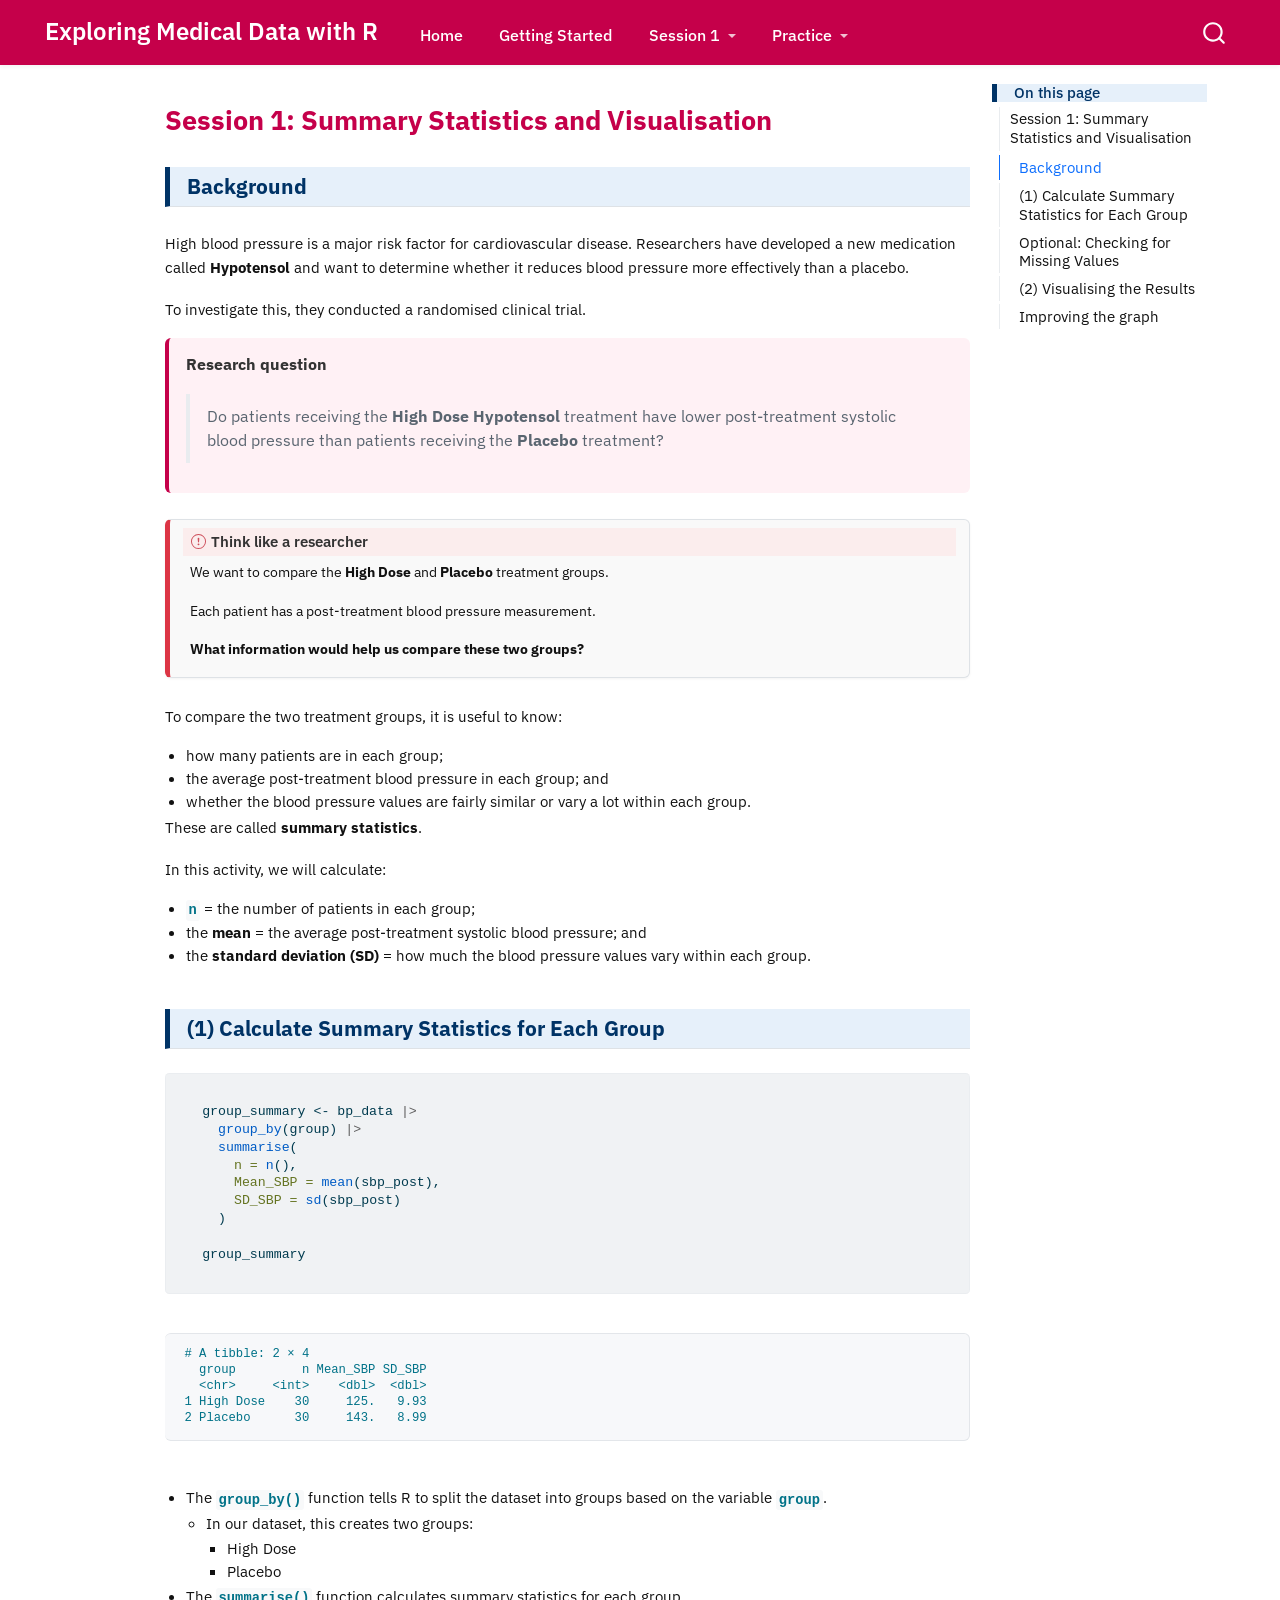
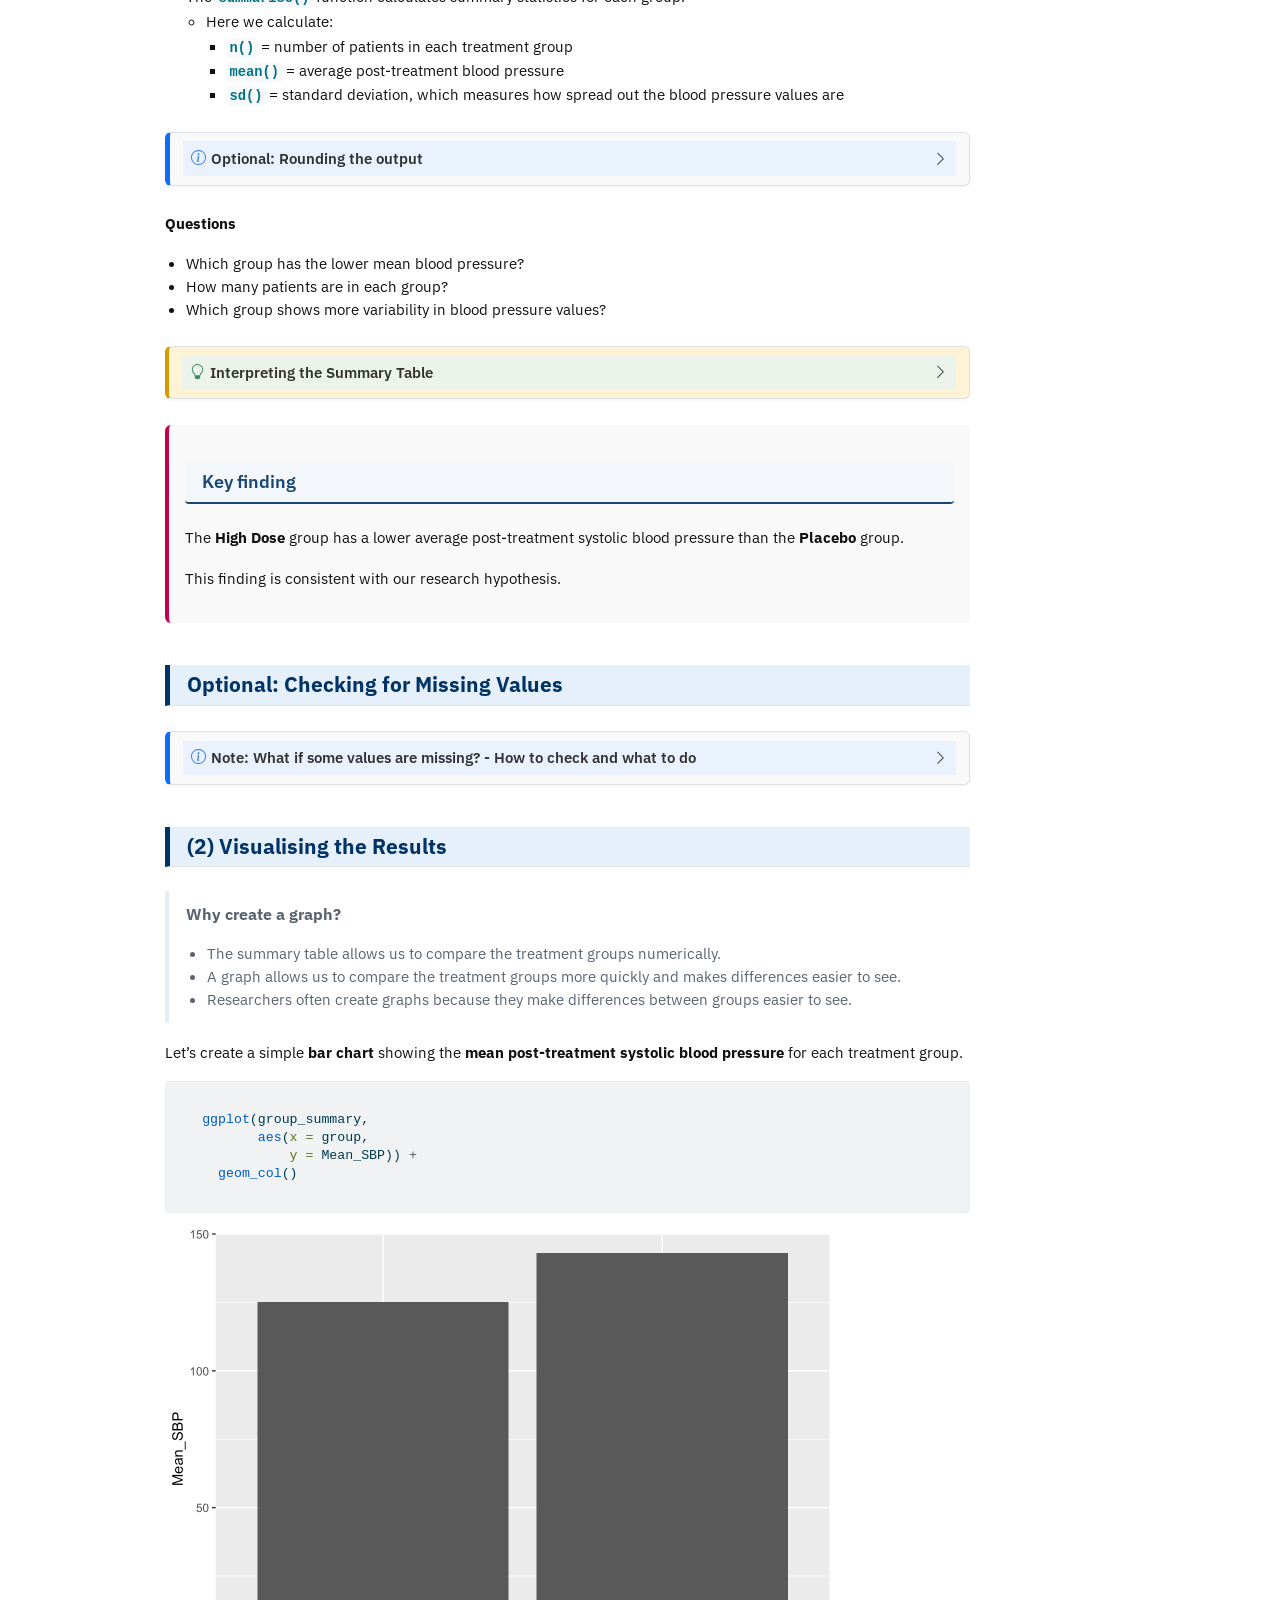
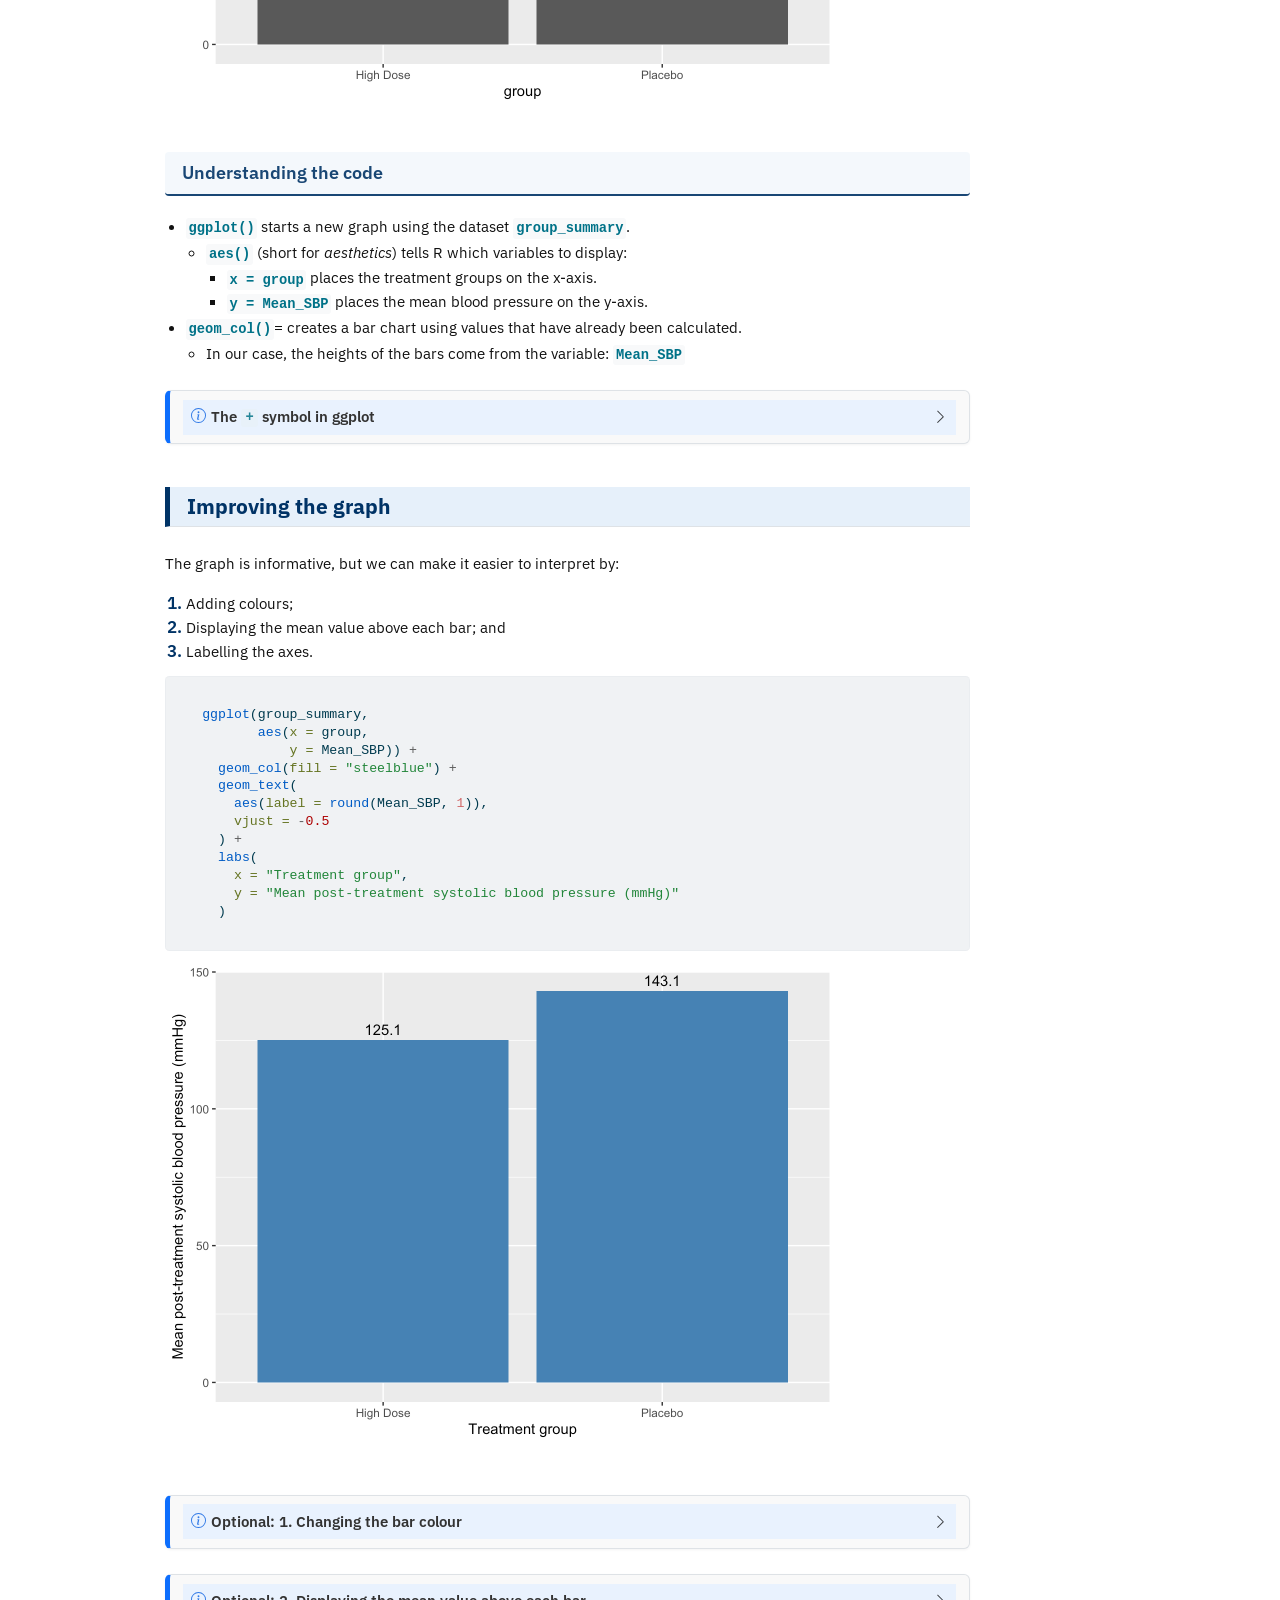
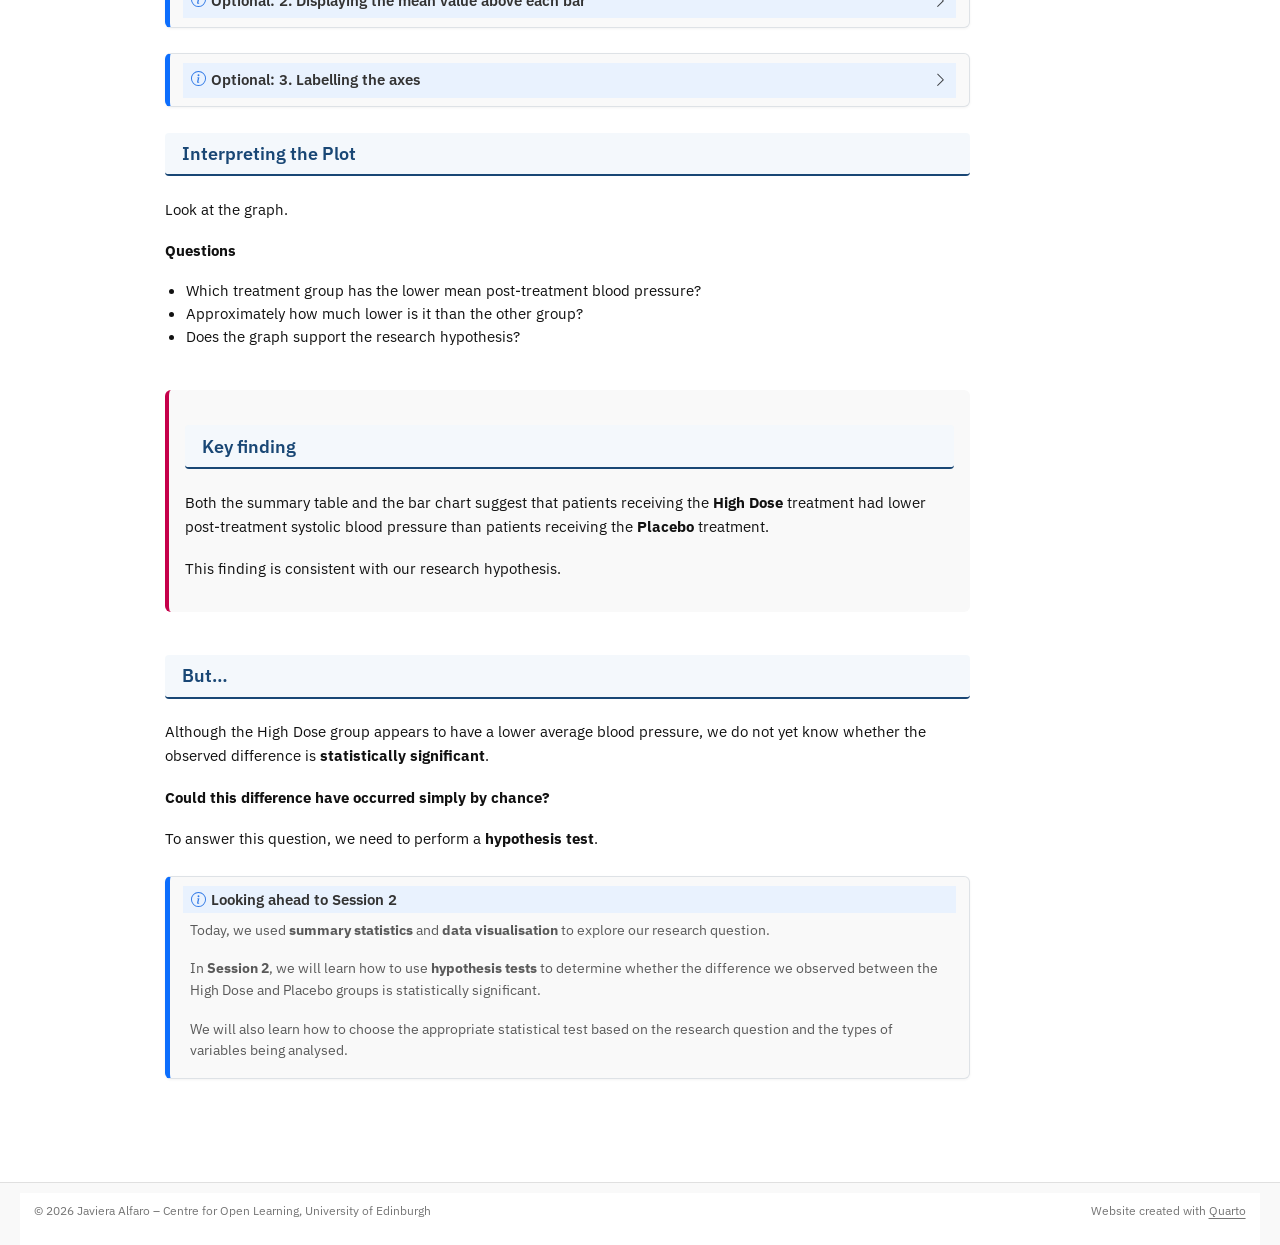
==== commit 29d3ad0f: "Do it yourself activity" ====
--- a/docs/Clinical_trial_summary.html
+++ b/docs/Clinical_trial_summary.html
@@ -177,10 +177,9 @@
     <h2 id="toc-title">On this page</h2>
    
   <ul>
-  <li><a href="#background" id="toc-background" class="nav-link active" data-scroll-target="#background">Background</a>
+  <li><a href="#session-1-summary-statistics-and-visualisation" id="toc-session-1-summary-statistics-and-visualisation" class="nav-link active" data-scroll-target="#session-1-summary-statistics-and-visualisation">Session 1: Summary Statistics and Visualisation</a>
   <ul class="collapse">
-  <li><a href="#research-question" id="toc-research-question" class="nav-link" data-scroll-target="#research-question">Research question</a></li>
-  </ul></li>
+  <li><a href="#background" id="toc-background" class="nav-link" data-scroll-target="#background">Background</a></li>
   <li><a href="#calculate-summary-statistics-for-each-group" id="toc-calculate-summary-statistics-for-each-group" class="nav-link" data-scroll-target="#calculate-summary-statistics-for-each-group">(1) Calculate Summary Statistics for Each Group</a>
   <ul class="collapse">
   <li><a href="#key-finding" id="toc-key-finding" class="nav-link" data-scroll-target="#key-finding">Key finding</a></li>
@@ -196,6 +195,7 @@
   <li><a href="#key-finding-1" id="toc-key-finding-1" class="nav-link" data-scroll-target="#key-finding-1">Key finding</a></li>
   <li><a href="#but" id="toc-but" class="nav-link" data-scroll-target="#but">But…</a></li>
   </ul></li>
+  </ul></li>
   </ul>
 </nav>
     </div>
@@ -222,16 +222,18 @@
 </header>
 
 
+<section id="session-1-summary-statistics-and-visualisation" class="level1">
+<h1>Session 1: Summary Statistics and Visualisation</h1>
 <section id="background" class="level2">
 <h2 class="anchored" data-anchor-id="background">Background</h2>
 <p>High blood pressure is a major risk factor for cardiovascular disease. Researchers have developed a new medication called <strong>Hypotensol</strong> and want to determine whether it reduces blood pressure more effectively than a placebo.</p>
 <p>To investigate this, they conducted a randomised clinical trial.</p>
-<section id="research-question" class="level3 highlight">
-<h3 class="anchored" data-anchor-id="research-question">Research question</h3>
+<div class="highlight">
+<p><strong>Research question</strong></p>
 <blockquote class="blockquote">
 <p>Do patients receiving the <strong>High Dose Hypotensol</strong> treatment have lower post-treatment systolic blood pressure than patients receiving the <strong>Placebo</strong> treatment?</p>
 </blockquote>
-</section>
+</div>
 <div class="callout callout-style-default callout-important callout-titled">
 <div class="callout-header d-flex align-content-center">
 <div class="callout-icon-container">
@@ -264,8 +266,6 @@
 <section id="calculate-summary-statistics-for-each-group" class="level2">
 <h2 class="anchored" data-anchor-id="calculate-summary-statistics-for-each-group">(1) Calculate Summary Statistics for Each Group</h2>
 <div class="cell">
-<details class="code-fold">
-<summary>Code</summary>
 <div class="sourceCode cell-code" id="cb1"><pre class="sourceCode r code-with-copy"><code class="sourceCode r"><span id="cb1-1"><a href="#cb1-1" aria-hidden="true" tabindex="-1"></a>group_summary <span class="ot">&lt;-</span> bp_data <span class="sc">|&gt;</span></span>
 <span id="cb1-2"><a href="#cb1-2" aria-hidden="true" tabindex="-1"></a>  <span class="fu">group_by</span>(group) <span class="sc">|&gt;</span></span>
 <span id="cb1-3"><a href="#cb1-3" aria-hidden="true" tabindex="-1"></a>  <span class="fu">summarise</span>(</span>
@@ -275,7 +275,6 @@
 <span id="cb1-7"><a href="#cb1-7" aria-hidden="true" tabindex="-1"></a>  )</span>
 <span id="cb1-8"><a href="#cb1-8" aria-hidden="true" tabindex="-1"></a></span>
 <span id="cb1-9"><a href="#cb1-9" aria-hidden="true" tabindex="-1"></a>group_summary</span></code><button title="Copy to Clipboard" class="code-copy-button"><i class="bi"></i></button></pre></div>
-</details>
 <div class="cell-output cell-output-stdout">
 <pre><code># A tibble: 2 × 4
   group         n Mean_SBP SD_SBP
@@ -319,8 +318,6 @@
 <p>To make the summary table easier to read, we can use the <code>round()</code> function.</p>
 <p>For example:</p>
 <div class="cell">
-<details class="code-fold">
-<summary>Code</summary>
 <div class="sourceCode cell-code" id="cb3"><pre class="sourceCode r code-with-copy"><code class="sourceCode r"><span id="cb3-1"><a href="#cb3-1" aria-hidden="true" tabindex="-1"></a>group_summary <span class="ot">&lt;-</span> bp_data <span class="sc">|&gt;</span></span>
 <span id="cb3-2"><a href="#cb3-2" aria-hidden="true" tabindex="-1"></a>  <span class="fu">group_by</span>(group) <span class="sc">|&gt;</span></span>
 <span id="cb3-3"><a href="#cb3-3" aria-hidden="true" tabindex="-1"></a>  <span class="fu">summarise</span>(</span>
@@ -330,7 +327,6 @@
 <span id="cb3-7"><a href="#cb3-7" aria-hidden="true" tabindex="-1"></a>  )</span>
 <span id="cb3-8"><a href="#cb3-8" aria-hidden="true" tabindex="-1"></a></span>
 <span id="cb3-9"><a href="#cb3-9" aria-hidden="true" tabindex="-1"></a>group_summary</span></code><button title="Copy to Clipboard" class="code-copy-button"><i class="bi"></i></button></pre></div>
-</details>
 <div class="cell-output cell-output-stdout">
 <pre><code># A tibble: 2 × 4
   group         n Mean_SBP SD_SBP
@@ -399,10 +395,7 @@
 <p>In R, missing values are shown as <code>NA</code>.</p>
 <p>To check whether <code>sbp_post</code> contains missing values, we can use:</p>
 <div class="cell">
-<details class="code-fold">
-<summary>Code</summary>
 <div class="sourceCode cell-code" id="cb5"><pre class="sourceCode r code-with-copy"><code class="sourceCode r"><span id="cb5-1"><a href="#cb5-1" aria-hidden="true" tabindex="-1"></a><span class="fu">sum</span>(<span class="fu">is.na</span>(data<span class="sc">$</span>sbp_post))</span></code><button title="Copy to Clipboard" class="code-copy-button"><i class="bi"></i></button></pre></div>
-</details>
 <div class="cell-output cell-output-stdout">
 <pre><code>[1] 0</code></pre>
 </div>
@@ -411,10 +404,7 @@
 <p>If a variable does contain missing values, many R functions allow us to ignore them using <code>na.rm = TRUE</code>.</p>
 <p>For example:</p>
 <div class="cell">
-<details class="code-fold">
-<summary>Code</summary>
 <div class="sourceCode cell-code" id="cb7"><pre class="sourceCode r code-with-copy"><code class="sourceCode r"><span id="cb7-1"><a href="#cb7-1" aria-hidden="true" tabindex="-1"></a><span class="fu">mean</span>(data<span class="sc">$</span>sbp_post, <span class="at">na.rm =</span> <span class="cn">TRUE</span>)</span></code><button title="Copy to Clipboard" class="code-copy-button"><i class="bi"></i></button></pre></div>
-</details>
 <div class="cell-output cell-output-stdout">
 <pre><code>[1] 134.0111</code></pre>
 </div>
@@ -439,13 +429,10 @@
 </blockquote>
 <p>Let’s create a simple <strong>bar chart</strong> showing the <strong>mean post-treatment systolic blood pressure</strong> for each treatment group.</p>
 <div class="cell">
-<details class="code-fold">
-<summary>Code</summary>
 <div class="sourceCode cell-code" id="cb9"><pre class="sourceCode r code-with-copy"><code class="sourceCode r"><span id="cb9-1"><a href="#cb9-1" aria-hidden="true" tabindex="-1"></a><span class="fu">ggplot</span>(group_summary,</span>
 <span id="cb9-2"><a href="#cb9-2" aria-hidden="true" tabindex="-1"></a>       <span class="fu">aes</span>(<span class="at">x =</span> group,</span>
 <span id="cb9-3"><a href="#cb9-3" aria-hidden="true" tabindex="-1"></a>           <span class="at">y =</span> Mean_SBP)) <span class="sc">+</span></span>
 <span id="cb9-4"><a href="#cb9-4" aria-hidden="true" tabindex="-1"></a>  <span class="fu">geom_col</span>()</span></code><button title="Copy to Clipboard" class="code-copy-button"><i class="bi"></i></button></pre></div>
-</details>
 <div class="cell-output-display">
 <div>
 <figure class="figure">
@@ -505,8 +492,6 @@
 <li><p>Labelling the axes.</p></li>
 </ol>
 <div class="cell">
-<details class="code-fold">
-<summary>Code</summary>
 <div class="sourceCode cell-code" id="cb10"><pre class="sourceCode r code-with-copy"><code class="sourceCode r"><span id="cb10-1"><a href="#cb10-1" aria-hidden="true" tabindex="-1"></a><span class="fu">ggplot</span>(group_summary,</span>
 <span id="cb10-2"><a href="#cb10-2" aria-hidden="true" tabindex="-1"></a>       <span class="fu">aes</span>(<span class="at">x =</span> group,</span>
 <span id="cb10-3"><a href="#cb10-3" aria-hidden="true" tabindex="-1"></a>           <span class="at">y =</span> Mean_SBP)) <span class="sc">+</span></span>
@@ -519,7 +504,6 @@
 <span id="cb10-10"><a href="#cb10-10" aria-hidden="true" tabindex="-1"></a>    <span class="at">x =</span> <span class="st">"Treatment group"</span>,</span>
 <span id="cb10-11"><a href="#cb10-11" aria-hidden="true" tabindex="-1"></a>    <span class="at">y =</span> <span class="st">"Mean post-treatment systolic blood pressure (mmHg)"</span></span>
 <span id="cb10-12"><a href="#cb10-12" aria-hidden="true" tabindex="-1"></a>  )</span></code><button title="Copy to Clipboard" class="code-copy-button"><i class="bi"></i></button></pre></div>
-</details>
 <div class="cell-output-display">
 <div>
 <figure class="figure">
@@ -639,6 +623,7 @@
 </div>
 
 
+</section>
 </section>
 </section>
 
--- a/docs/styles.css
+++ b/docs/styles.css
@@ -770,10 +770,29 @@
   border-left: 4px solid #C5004A;
   padding: 1em;
   margin-top: 1em;
-  font-family: monospace;
+  border-radius: 6px;
+  font-family: 'IBM Plex Sans', sans-serif;
+  white-space: normal;
+  overflow-x: auto;
+}
+
+/* Make code output readable */
+.cell-output,
+.cell-output-stdout,
+.cell-output pre {
   white-space: pre-wrap;
-}
-
+  overflow-x: auto;
+  max-width: 100%;
+  font-size: 0.9rem;
+  line-height: 1.5;
+}
+
+.cell-output pre {
+  background-color: #ffffff;
+  border-left: 4px solid #003366;
+  padding: 1rem;
+  border-radius: 6px;
+}
 .hint-box {
   background-color: #fff3cd;   /* light yellow */
   border-left: 5px solid #ffc107;
@@ -782,3 +801,427 @@
   border-radius: 4px;
   font-size: 0.95em;
 }
+
+
+.column-margin .callout {
+  font-size: 0.8rem;
+}
+
+.column-margin code {
+  font-size: 0.75rem;
+}
+
+.column-margin pre {
+  font-size: 0.72rem;
+}
+
+/* ------------------------------------------------
+   Compact teaching layout overrides
+-------------------------------------------------- */
+
+/* Slightly smaller body text */
+body {
+  font-size: 0.9rem;
+  line-height: 1.6;
+}
+
+/* Smaller headings */
+h1 {
+  font-size: 1.6rem;
+}
+
+h2 {
+  font-size: 1.25rem;
+  margin-top: 1.8rem;
+  margin-bottom: 1.4rem;
+}
+
+h3 {
+  font-size: 1.05rem;
+  margin-top: 1.2rem;
+  margin-bottom: 1.2rem;
+}
+
+/* More compact callouts */
+.callout {
+  padding: 0.5rem 0.75rem !important;
+  font-size: 0.85rem !important;
+  line-height: 1.5 !important;
+}
+
+.callout-body,
+.callout-body p,
+.callout-body li {
+  font-size: 0.85rem !important;
+  line-height: 1.5 !important;
+}
+
+/* Smaller margin notes */
+.column-margin,
+.marginnote,
+.margin {
+  font-size: 0.75rem !important;
+  line-height: 1.35 !important;
+  color: #666666;
+}
+
+/* Compact code blocks */
+.sourceCode {
+  font-size: 0.78rem !important;
+  padding: 0.5rem 0.7rem !important;
+  line-height: 1.35 !important;
+  overflow-x: auto !important;
+}
+
+/* Compact R output */
+.cell-output pre,
+.cell-output code,
+.cell-output-stdout pre {
+  font-size: 0.72rem !important;
+  line-height: 1.3 !important;
+  white-space: pre-wrap !important;
+  overflow-x: auto !important;
+  max-width: 100% !important;
+}
+
+/* Reduce space around code chunks */
+.cell {
+  margin-top: 0.4rem !important;
+  margin-bottom: 0.8rem !important;
+}
+
+/* Tighter lists */
+main.content ol,
+main.content ul {
+  font-size: 0.9rem;
+  line-height: 1.4;
+  margin-top: 0.2rem;
+  margin-bottom: 0.2rem;
+}
+
+main.content li {
+  margin-top: 0.1rem !important;
+  margin-bottom: 0.1rem !important;
+}
+
+/* --- Tighter R code chunks (Psych-style) -------------------- */
+
+/* Code blocks: less padding, tighter spacing */
+.sourceCode {
+  font-size: 0.8rem;          /* a touch smaller */
+  background-color: #f9fafb;
+  border-radius: 4px;
+  padding: 0.5rem 0.7rem;     /* was 1rem */
+  margin: 0.2rem 0 0.2rem;    /* shrink top/bottom gap */
+  line-height: 1.35;          /* slightly tighter lines */
+  overflow-x: auto;
+}
+
+/* Quarto sometimes wraps code in .cell; trim extra space there too */
+.cell {
+  margin-top: 0.4rem;
+  margin-bottom: 0.8rem;
+}
+
+/* Make the “console output” blocks line up with the code above them */
+.cell-output pre,
+.cell-output .sourceCode {
+  margin-top: 0.2rem;
+  margin-bottom: 0.4rem;
+  padding: 0.4rem 0.6rem;
+}
+
+
+
+/* --------------------------------------
+   Inline code & footnote-style numbers
+   (Option 1 – link-blue code + UoE pink numbers)
+----------------------------------------- */
+
+/* Inline code (backticks) */
+code:not(.sourceCode) {
+  font-family: "Fira Code", "Source Code Pro", monospace;
+  color: #007288;               /* same as link colour */
+  font-size: 0.9em;
+  padding: 0.08em 0.3em;
+  background: #E6F0FA;          /* same pale blue as your h2 background */
+  border-radius: 3px;
+}
+
+/* Superscript numbers (footnotes, hint markers) */
+a.footnote-ref,
+a[role="doc-noteref"] {
+  font-size: 0.85em;
+  vertical-align: super;
+  color: #C5004A;               /* UoE pink */
+  text-decoration: none;
+  font-weight: 600;
+}
+
+a.footnote-ref:hover,
+a[role="doc-noteref"]:hover {
+  color: #9E003A;               /* darker pink on hover */
+}
+
+/* --------------------------------------
+   LIST SPACING + NUMBER SIZE FIX
+----------------------------------------- */
+
+/* Numbered lists */
+ol {
+  font-size: 0.9rem;          /* slightly bigger numbers + text */
+  line-height: 1.4;           /* tighter vertical spacing */
+  margin-top: 0.3rem;
+  margin-bottom: 0.3rem;
+  padding-left: 1.2rem;   /* default is 2rem */
+}
+
+
+/* Bullet lists */
+ul {
+  font-size: 0.9rem;          /* match numbered list */
+  line-height: 1.4;           /* tighten spacing */
+  margin-top: 0.3rem;
+  margin-bottom: 0.3rem;
+}
+
+/* Reduce spacing between list items */
+li {
+  margin-top: 0.15rem !important;
+  margin-bottom: 0.15rem !important;
+}
+
+/* For lists inside lists (nested) */
+li ul, li ol {
+  margin-top: 0.2rem !important;
+  margin-bottom: 0.2rem !important;
+}
+
+/* Increase size of the actual numbers */
+ol li::marker {
+  font-size: 1rem !important;        /* bigger numbers */
+  font-weight: 600;                  /* match first screenshot */
+  color: #003366;                    /* optional: UoE navy */
+}
+
+/* Style superscript footnote / hint numbers */
+a[role="doc-noteref"], 
+.footnote-ref {
+  color: #C5004A !important;   /* UoE pink */
+  font-weight: 600;
+  font-size: 1rem;
+  text-decoration: none;
+}
+
+a[role="doc-noteref"]:hover,
+.footnote-ref:hover {
+  color: #7A0030 !important;    /* darker pink on hover */
+}
+
+
+/* Tighter spacing + bigger numbers in lists
+   (use main.content for higher specificity) */
+main.content ol,
+main.content ul {
+  font-size: 0.9rem;       /* match body */
+  line-height: 1.4;        /* tighter */
+  margin-top: 0.15rem;
+  margin-bottom: 0.15rem;
+  padding-left: 1.2rem;    /* bring text closer to numbers */
+}
+
+main.content li {
+  margin-top: 0.1rem !important;
+  margin-bottom: 0.1rem !important;
+}
+
+/* Quarto wraps list text in <p> inside <li>, so tighten that too */
+main.content li p {
+  margin-top: 0 !important;
+  margin-bottom: 0.1rem !important;
+}
+
+/* Make the list numbers themselves a bit larger and stronger */
+main.content ol li::marker {
+  font-size: 1rem !important;
+  font-weight: 600;
+  color: #003366;          /* navy to match your headings */
+}
+
+a[role="doc-noteref"],
+.footnote-ref {
+  color: #C5004A !important;   /* UoE pink */
+  font-weight: 600;
+  font-size: 1rem;           /* same as body */
+  text-decoration: none;
+}
+
+a[role="doc-noteref"]:hover,
+.footnote-ref:hover {
+  color: #7A0030 !important;
+}
+
+/* --- CLEAN TASK BLOCK (no background, no borders) --- */
+
+.task-block {
+  border-left: 4px solid #E0E6ED;   /* subtle vertical bar only */
+  padding-left: 1.2rem;
+  margin: 1rem 0;
+}
+
+/* A1 line: strong, dark, no background */
+.task-block .task-main {
+  font-size: 1rem;
+  font-weight: 700;
+  color: #003366;       /* navy text */
+  margin-bottom: 0.4rem;
+  background: none !important;
+  border: none !important;
+  padding: 0 !important;
+}
+
+/* A2–A5 lines: light grey, small, no background */
+.task-block .task-sub {
+  font-size: 0.9rem;
+  color: #4A5561;        /* softer grey */
+  margin: 0.25rem 0;
+  font-weight: 400;
+  background: none !important;
+  border: none !important;
+  padding: 0 !important;
+}
+
+
+.footnotes {
+  font-size: 0.7rem;
+  opacity: 0.4;
+  margin-top: 2rem;
+}
+.footnotes hr {
+  display: none;
+}
+
+main.content {
+  max-width: 1250px;
+  margin: 0 auto;
+}
+
+.marginnote,
+.margin {
+  float: right;
+  clear: right;
+  margin-right: -24%;
+  width: 20%;
+  font-size: 0.2rem;
+  line-height: 1;
+  color: #666666;
+}
+
+.sourceCode {
+  font-size: 0.6rem;
+  padding: 0.5rem 0.7rem;
+  line-height: 1.35;
+}
+
+.cell-output {
+  margin-top: 0.3rem;
+  margin-bottom: 1rem;
+}
+
+.cell-output pre {
+  background: #f7f8fa;
+  border: 1px solid #e3e6ea;
+  border-left: none;
+  border-radius: 6px;
+  padding: 0.7rem 0.9rem;
+
+  font-size: 0.5rem;
+  line-height: 1.3;
+
+  overflow-x: auto;
+  white-space: pre-wrap;
+}
+
+.column-margin code {
+  font-size: 0.6.5rem;
+}
+
+.column-margin pre,
+.column-margin .sourceCode {
+  font-size: 0.6.5rem;
+  line-height: 1;
+}
+
+/* Smaller margin notes */
+.column-margin,
+.column-margin p,
+.column-margin li,
+.column-margin h4,
+.column-margin code {
+  font-size: 0.68rem !important;
+  line-height: 1.25 !important;
+}
+
+.column-margin h4 {
+  font-size: 0.78rem !important;
+  margin-bottom: 0.4rem !important;
+}
+
+.column-margin pre,
+.column-margin .sourceCode {
+  font-size: 0.62rem !important;
+  line-height: 1.2 !important;
+  padding: 0.4rem 0.5rem !important;
+}
+
+/* Cleaner code blocks inside margin notes */
+./* Code in margin notes */
+.column-margin .cell {
+  border: none !important;
+  background: transparent !important;
+  padding: 0 !important;
+  margin: 0.5rem 0 !important;
+}
+
+.column-margin .cell-code {
+  border: none !important;
+  background: transparent !important;
+  padding: 0 !important;
+}
+
+.column-margin pre.sourceCode {
+  background: #f6f8fa !important;
+  border: 1px solid #d8dee4 !important;
+  border-radius: 6px !important;
+  padding: 0.5rem !important;
+  font-size: 0.62rem !important;
+  line-height: 1.25 !important;
+  overflow-x: auto !important;
+}
+/* Output in margin notes */
+.column-margin .cell-output {
+  margin-top: 0.4rem !important;
+}
+
+.column-margin .cell-output pre {
+  background: #ffffff !important;
+  border: 1px solid #d8dee4 !important;
+  border-radius: 6px !important;
+  padding: 0.45rem !important;
+  font-size: 0.60rem !important;
+  line-height: 1.2 !important;
+}
+
+table.dataTable td,
+table.dataTable th {
+  padding: 4px 8px !important;
+  font-size: 0.9rem;
+}
+
+table.dataTable tbody tr {
+  height: auto !important;
+}
+
+table.dataTable tbody td {
+  line-height: 1.2;
+}
